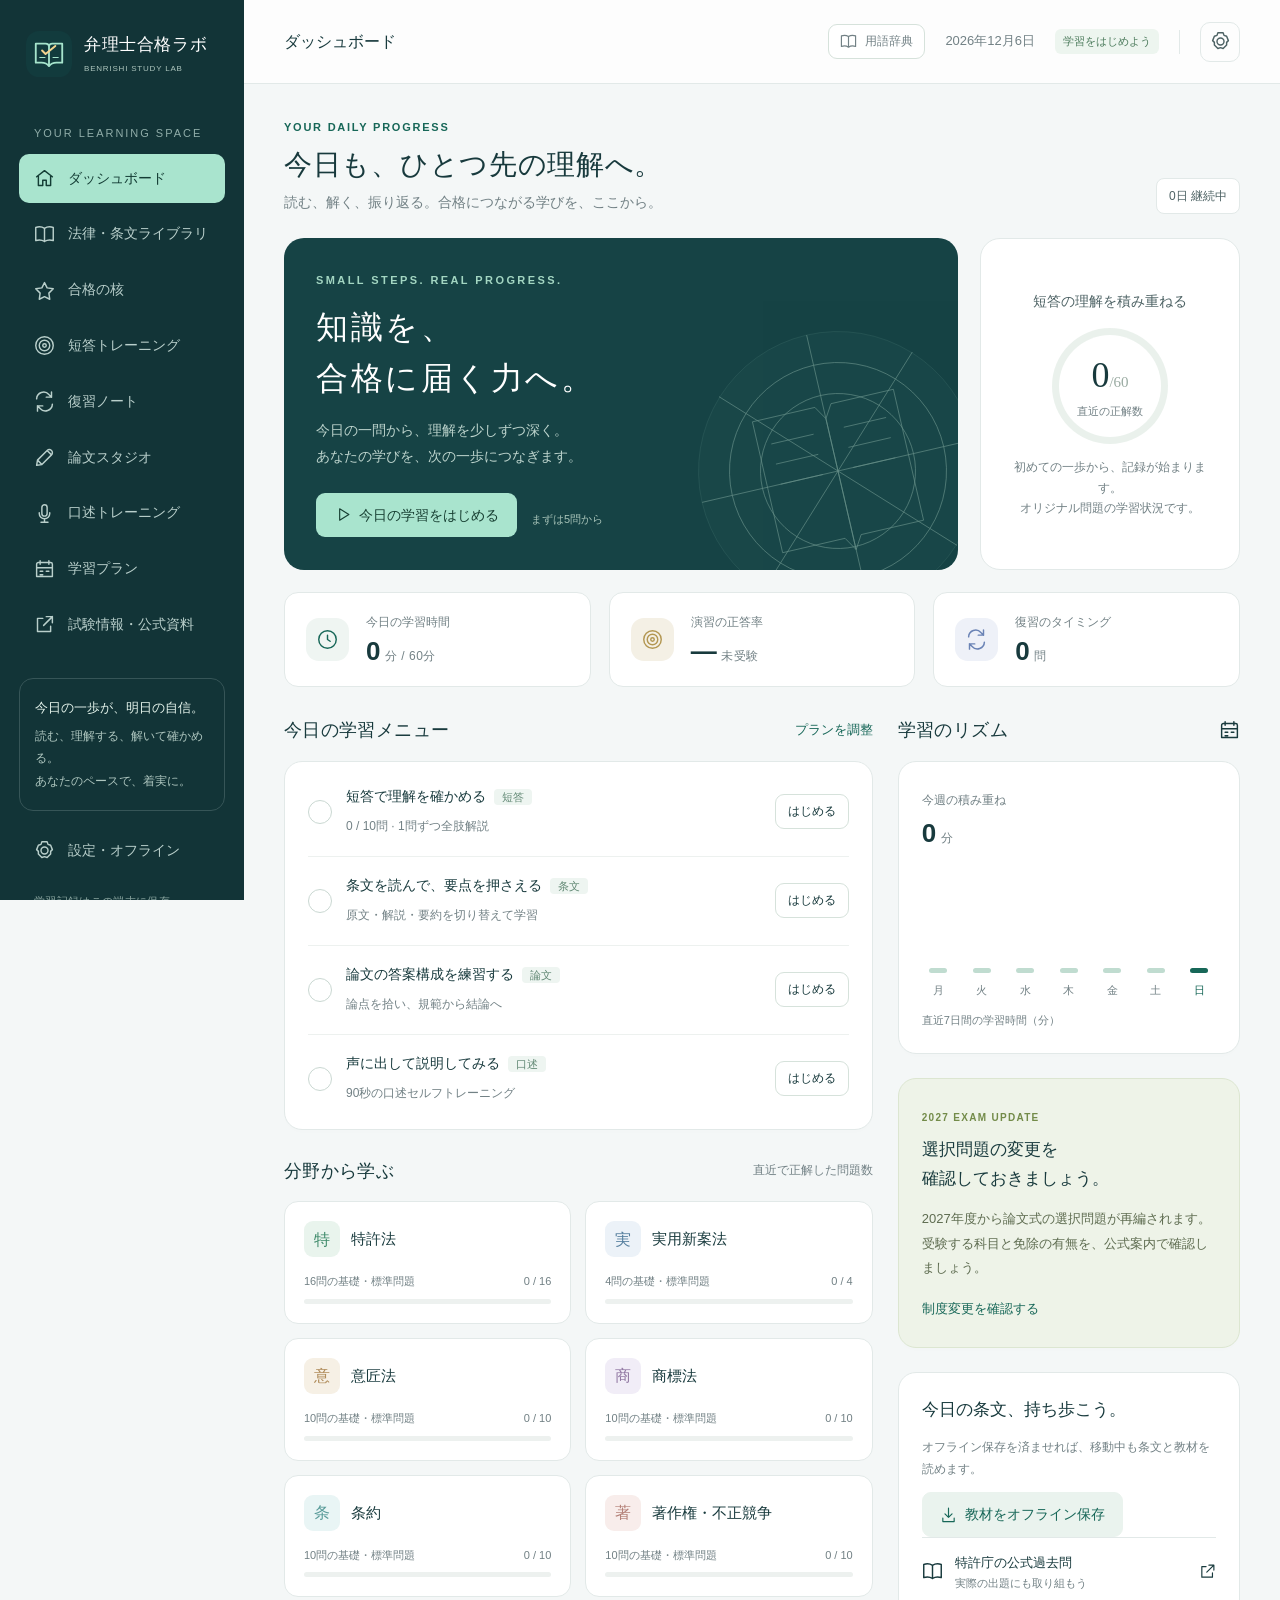
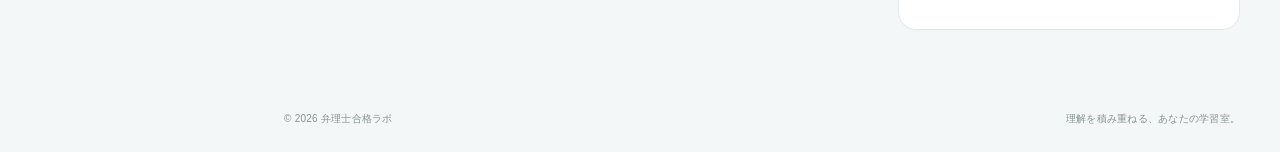
==== index.html @ 120879d7 "Build offline patent attorney study app with sourced laws, glossary, audio and annotations" ====
<!doctype html>
<html lang="ja">
<head>
  <meta charset="UTF-8">
  <meta name="viewport" content="width=device-width, initial-scale=1, maximum-scale=1, user-scalable=no, viewport-fit=cover">
  <meta name="theme-color" content="#123b3d">
  <meta name="description" content="弁理士合格ラボ。法律・条文の全文、解説、連続読み上げ、マーカー、短答・論文・口述の学習と復習を一つに。PC・スマートフォン・タブレット対応。">
  <meta property="og:title" content="弁理士合格ラボ | 一問ずつ、確かな理解へ。">
  <meta property="og:description" content="条文を読み、理解し、解く。弁理士試験のためのパーソナル学習室。">
  <meta property="og:type" content="website">
  <meta property="og:image" content="https://uni-tadayasu.github.io/benrishi/og-cover.png">
  <meta property="og:image:width" content="1734">
  <meta property="og:image:height" content="907">
  <meta property="og:image:alt" content="弁理士合格ラボ。条文・短答・論文・口述を学べる専用学習室。">
  <meta name="twitter:card" content="summary_large_image">
  <meta name="twitter:title" content="弁理士合格ラボ">
  <meta name="twitter:description" content="知識を、合格に届く力へ。法律・条文・読み上げ・演習をひとつに。">
  <meta name="twitter:image" content="https://uni-tadayasu.github.io/benrishi/og-cover.png">
  <link rel="canonical" href="https://uni-tadayasu.github.io/benrishi/">
  <meta property="og:url" content="https://uni-tadayasu.github.io/benrishi/">
  <meta name="apple-mobile-web-app-capable" content="yes">
  <link rel="manifest" href="./manifest.webmanifest">
  <title>弁理士合格ラボ | 知識を、合格に届く力へ。</title>
  <link rel="icon" href="./favicon.ico" sizes="any">
  <link rel="icon" type="image/svg+xml" href="./icon.svg">
  <link rel="icon" type="image/png" href="./icon-32.png" sizes="32x32">
  <link rel="apple-touch-icon" href="./apple-touch-icon.png">
  <link rel="stylesheet" href="./style.css">
</head>
<body>
  <a class="skip-link" href="#main">本文へ移動</a>
  <div class="app-shell">
    <aside class="sidebar" id="sidebar" aria-label="メインメニュー"></aside>
    <div class="sidebar-shade" id="sidebar-shade" hidden></div>
    <div class="workspace">
      <header class="topbar" id="topbar"></header>
      <main id="main" tabindex="-1"><div class="initial-loading"><img src="./icon.svg" alt="" width="52" height="52"><p>学びの準備をしています</p></div></main>
      <footer class="site-footer"><span>© 2026 弁理士合格ラボ</span><span>理解を積み重ねる、あなたの学習室。</span></footer>
    </div>
  </div>
  <nav id="mobile-nav" class="mobile-nav" aria-label="モバイルメニュー"></nav>
  <div id="speech-dock" class="speech-dock" hidden></div>
  <div id="toast" class="toast" role="status" aria-live="polite"></div>
  <dialog id="app-dialog"></dialog>
  <script src="./question-bank.js" defer></script>
  <script src="./written-oral.js" defer></script>
  <script src="./speech-engine.js" defer></script>
  <script src="./annotation.js" defer></script>
  <script src="./legal-guides.js" defer></script>
  <script src="./app.js" defer></script>
  <script src="./law-library.js" defer></script>
  <script src="./cache-codec.js" defer></script>
  <script src="./offline.js" defer></script>
  <script src="./interaction-guard.js" defer></script>
  <script src="./glossary-study.js" defer></script>
  <script src="./glossary.js" defer></script>
</body>
</html>
---- style.css ----
@charset "UTF-8";
:root{--ink:#183a3d;--ink-2:#4d6264;--muted:#728185;--green:#176758;--mint:#a9e4ce;--lime:#e7f5b0;--gold:#d8b97d;--line:#e2e9e8;--bg:#f4f7f7;--white:#fff;--shadow:0 5px 22px #143f3910;--radius:18px;font-family:"Noto Sans JP","Hiragino Kaku Gothic ProN","Yu Gothic",Meiryo,sans-serif;color:var(--ink);font-size:16px;line-height:1.7;font-synthesis:none}
*{box-sizing:border-box}body{margin:0;background:var(--bg)}button,input,select,textarea{font:inherit}button,a,input,textarea,select{-webkit-tap-highlight-color:transparent}button{cursor:pointer}button:disabled{cursor:not-allowed;opacity:.45}a{color:var(--green);text-decoration:none}a:hover{text-decoration:underline}button{color:inherit}button,a{touch-action:manipulation}button:focus-visible,a:focus-visible,input:focus-visible,textarea:focus-visible,select:focus-visible,summary:focus-visible{outline:3px solid #54b39a;outline-offset:4px}svg{vertical-align:middle}.icon{width:21px;height:21px;flex:0 0 auto;fill:none;stroke:currentColor;stroke-width:1.65;stroke-linecap:round;stroke-linejoin:round}.small-icon{width:17px;height:17px}.skip-link{position:fixed;z-index:100;top:-80px;background:white;padding:16px}.skip-link:focus{top:8px}.app-shell{display:flex;min-height:100vh}.sidebar{width:244px;position:fixed;inset:0 auto 0 0;padding:31px 19px 21px;background:#123437;color:#d2e4e0;display:flex;flex-direction:column;z-index:35;overflow-y:auto}.brand{display:flex;gap:12px;align-items:center;color:white;margin:0 7px 34px}.brand:hover{text-decoration:none}.brand img{width:46px;height:46px}.brand-title{font-size:19px;font-weight:700;letter-spacing:.07em;line-height:1.4}.brand-sub{font-size:10px;letter-spacing:.18em;color:#adc5bd;margin-top:5px}.nav-label{font-size:11px;letter-spacing:.18em;margin:13px 15px 11px;color:#90ada9}.nav-list{display:grid;gap:6px}.nav-item{border:0;width:100%;background:none;color:#b9cfcb;display:flex;align-items:center;gap:13px;padding:13px 15px;border-radius:10px;text-align:left;font-size:14px;font-weight:550;white-space:nowrap}.nav-item:hover{background:#ffffff08;color:white}.nav-item.active{color:#143d35;background:var(--mint);font-weight:700}.nav-item .nav-count{margin-left:auto;background:#ffffff1a;border-radius:6px;font-size:12px;padding:0 6px}.sidebar-bottom{margin-top:auto;padding-top:28px}.sidebar-tip{border:1px solid #365557;border-radius:14px;padding:17px 15px;font-size:13px;color:#aec6bf;line-height:1.9}.sidebar-tip strong{color:#e6f5ed;display:block;font-size:14px;margin-bottom:4px}.sidebar-bottom .nav-item{margin-top:15px}.sidebar-caption{margin:16px 15px 0;font-size:11px;color:#8da8a2;letter-spacing:.03em}.workspace{width:calc(100% - 244px);margin-left:244px;min-width:0}.topbar{height:84px;border-bottom:1px solid var(--line);background:#ffffffcf;display:flex;align-items:center;justify-content:space-between;padding:0 40px;gap:15px}.topbar-title{font-size:16px;font-weight:650;display:flex;gap:14px;align-items:center}.topbar-meta{display:flex;align-items:center;gap:20px;font-size:13px;color:var(--muted)}.avatar{background:#e4efe9;color:#326252;width:35px;height:35px;display:grid;place-items:center;border-radius:50%;font-size:12px;font-weight:700}.topbar-divider{height:24px;background:var(--line);width:1px}.icon-button{display:inline-grid;place-items:center;background:transparent;border:1px solid var(--line);border-radius:10px;width:40px;height:40px;color:var(--ink-2)}.icon-button:hover{background:#edf5f0}.mobile-menu{display:none}#main{padding:34px 40px 40px;max-width:1600px;margin:0 auto;outline:none;min-height:calc(100vh - 140px)}.page-heading{display:flex;align-items:flex-end;justify-content:space-between;margin-bottom:24px;gap:16px}.eyebrow{font-size:11px;letter-spacing:.16em;font-weight:700;color:var(--green);margin:0 0 7px;text-transform:uppercase}.page-heading h1{font-size:28px;line-height:1.5;letter-spacing:.025em;margin:0;font-weight:750}.page-heading p{font-size:14px;color:var(--muted);margin:5px 0 0}.date-chip{border:1px solid var(--line);padding:7px 12px;border-radius:8px;color:var(--ink-2);font-size:12px;white-space:nowrap;background:white}.dashboard-hero{display:grid;grid-template-columns:minmax(0,1fr) 260px;gap:22px;margin-bottom:22px}.hero{background:#164345;border-radius:20px;padding:33px 32px;color:white;min-height:244px;position:relative;overflow:hidden}.hero>*:not(.hero-art){position:relative;z-index:1}.hero .eyebrow{color:#a3d6c2;letter-spacing:.22em}.hero h2{font-family:"Noto Serif JP","Yu Mincho",serif;font-size:32px;font-weight:600;line-height:1.6;letter-spacing:.08em;margin:12px 0}.hero p{color:#bdD4cd;font-size:14px;margin:0 0 23px;max-width:430px;line-height:1.9}.hero-art{position:absolute;right:-35px;bottom:-56px;width:310px;height:310px;opacity:.6;transform:rotate(-13deg)}.hero-art circle,.hero-art path{fill:none;stroke:#9fc5b8;stroke-width:.6}.hero-art .orbit-fill{fill:#a9e4ce0b;stroke:#a9e4ce38}.hero .btn-primary{background:var(--mint);color:#173f32;box-shadow:none;border-color:transparent}.hero .hero-meta{font-size:11px;color:#a7c3b8;display:inline-block;margin-left:14px}.goal-card{border:1px solid var(--line);background:white;border-radius:20px;padding:22px;text-align:center;display:flex;flex-direction:column;align-items:center;justify-content:center;position:relative}.goal-card h3{font-size:14px;font-weight:650;margin:0 0 14px;color:var(--ink-2)}.goal-ring{width:116px;height:116px;border-radius:50%;background:conic-gradient(var(--green) calc(var(--progress,0)*1%),#eaf1ec 0);padding:7px;display:grid;place-items:center}.goal-ring-inner{width:100%;height:100%;border-radius:50%;background:white;display:flex;align-items:center;justify-content:center;flex-direction:column;line-height:1.2}.goal-ring strong{font-family:Georgia,serif;font-size:36px;font-weight:normal}.goal-ring small{font-size:11px;color:var(--muted);margin-top:7px}.goal-card p{font-size:12px;color:var(--muted);margin:13px 0 0}.stats-row{display:grid;grid-template-columns:repeat(3,minmax(0,1fr));gap:18px;margin-bottom:28px}.stat-card{display:flex;align-items:center;gap:17px;border:1px solid var(--line);background:white;border-radius:14px;padding:19px 21px}.stat-icon{height:43px;width:43px;border-radius:13px;display:grid;place-items:center;background:#eff5f2;color:var(--green)}.stat-card:nth-child(2) .stat-icon{background:#f4f0e5;color:#b39752}.stat-card:nth-child(3) .stat-icon{background:#eef1f8;color:#6a83b5}.stat-title{font-size:12px;color:var(--muted);margin:0 0 2px}.stat-value{font-size:26px;font-weight:650;line-height:1.25;font-variant-numeric:tabular-nums;letter-spacing:.02em}.stat-value small{font-size:12px;font-weight:500;margin-left:4px;color:var(--muted)}.dashboard-columns{display:grid;grid-template-columns:minmax(0,1.72fr) minmax(260px,1fr);gap:25px}.section-head{display:flex;justify-content:space-between;align-items:center;gap:10px;margin:0 0 15px}.section-head h2{font-size:18px;letter-spacing:.02em;margin:0}.text-button{border:0;background:none;color:var(--green);font-size:13px;font-weight:600;display:inline-flex;gap:5px;align-items:center;padding:4px 0}.panel{border:1px solid var(--line);background:white;border-radius:var(--radius);padding:23px;margin-bottom:24px;box-shadow:0 3px 9px #193c3602}.panel h3{margin:0 0 12px;font-size:17px}.panel p{font-size:14px;line-height:1.9;color:var(--ink-2)}.task-list{display:grid;gap:0}.task-row{display:flex;align-items:center;gap:14px;padding:17px 0;border-bottom:1px solid #edf1ef}.task-row:first-child{padding-top:0}.task-row:last-child{padding-bottom:0;border-bottom:0}.task-check{width:24px;height:24px;border:1.5px solid #cad8d2;border-radius:50%;display:grid;place-items:center;color:var(--green);flex:0 0 auto}.task-check.done{background:#dcefe2;border-color:#b1d6be}.task-info{min-width:0;flex:1}.task-info strong{font-size:14px;display:block;margin-bottom:3px}.task-info span{font-size:12px;color:var(--muted)}.task-tag{font-size:11px;background:#eef5f1;color:#608773;padding:2px 8px;border-radius:4px;margin-left:8px;font-weight:500;white-space:nowrap}.btn{border:1px solid #d6e2db;border-radius:9px;background:white;padding:10px 17px;display:inline-flex;align-items:center;justify-content:center;gap:8px;line-height:1.6;font-size:14px;font-weight:600;white-space:nowrap;transition:background .15s,transform .15s}.btn:hover{background:#eef7f1;text-decoration:none}.btn:active{transform:translateY(1px)}.btn-primary{color:white;background:var(--green);border-color:var(--green)}.btn-primary:hover{background:#115545}.btn-small{padding:7px 12px;font-size:12px}.btn-soft{background:#eaf3ee;border-color:#eaf3ee;color:var(--green)}.btn-danger{color:#a64545;border-color:#ebcece;background:#fffafa}.btn-row{display:flex;gap:10px;flex-wrap:wrap}.subject-grid{display:grid;grid-template-columns:repeat(2,minmax(0,1fr));gap:14px}.subject-card{background:white;border:1px solid var(--line);border-radius:14px;padding:19px;text-align:left;transition:border-color .2s,transform .2s}.subject-card:hover{border-color:#8fbfae;transform:translateY(-2px)}.subject-card-head{display:flex;align-items:center;gap:11px;margin-bottom:15px}.subject-symbol{width:36px;height:36px;border-radius:9px;background:var(--tint,#e9f4ee);color:var(--accent,#307e63);display:grid;place-items:center;font-size:16px;font-weight:650}.subject-card strong{font-size:15px}.subject-card p{font-size:11px;color:var(--muted);margin:0 0 8px;display:flex;justify-content:space-between;gap:8px}.progress{height:5px;background:#edf1ef;border-radius:10px;overflow:hidden}.progress i{display:block;height:100%;background:var(--accent,var(--green));border-radius:10px;transition:width .3s}.week-chart{display:grid;grid-template-columns:repeat(7,minmax(0,1fr));gap:10px;margin:24px 0 8px;align-items:end;height:126px}.day-col{display:flex;align-items:center;flex-direction:column;gap:8px;height:100%;justify-content:flex-end}.day-col span{font-size:11px;color:var(--muted)}.day-col .bar{width:18px;min-height:5px;border-radius:5px;background:#c0dcd0}.day-col.today .bar{background:var(--green)}.day-col.today span{color:var(--green);font-weight:700}.calendar-caption{font-size:11px;color:var(--muted);margin-top:12px}.notice-panel{background:#eef3e8;border:1px solid #dce6d1;position:relative}.notice-panel .notice-kicker{font-size:10px;letter-spacing:.13em;color:#738b49;font-weight:700}.notice-panel h3{font-size:17px;margin:7px 0 10px}.notice-panel p{font-size:13px;color:#5e6c50}.notice-panel a{font-size:12px;font-weight:600;color:#4f723b}.mini-source{display:flex;align-items:center;gap:12px;padding:14px 0;border-top:1px solid var(--line);color:var(--ink)}.mini-source span{font-size:13px;flex:1}.mini-source small{font-size:11px;color:var(--muted);display:block}.section-gap{margin-top:26px}.site-footer{max-width:1600px;margin:0 auto;padding:16px 40px 25px;display:flex;justify-content:space-between;color:#85948e;font-size:10px;letter-spacing:.025em;gap:12px}.mobile-nav{display:none}.pill{display:inline-flex;align-items:center;gap:5px;border-radius:6px;background:#edf5ef;color:#4d7c5d;font-size:11px;font-weight:600;padding:3px 8px}.pill.blue{background:#edf2fa;color:#557da5}.pill.gold{background:#f5f0e5;color:#94743c}.pill.rose{background:#f9eeee;color:#af6161}.small-note{font-size:12px!important;line-height:1.8!important;color:var(--muted)!important}.muted{color:var(--muted)}.empty-state{padding:38px 22px;text-align:center;background:#fafcfa;border:1px dashed #d2dfd7;border-radius:14px}.empty-state .icon{width:40px;height:40px;color:#91b4a0;margin-bottom:10px}.empty-state h3{font-size:17px;margin:4px 0 8px}.empty-state p{font-size:14px;color:var(--muted);margin:0 0 18px}.filters{display:flex;flex-wrap:wrap;gap:8px;margin:17px 0 24px}.filter{padding:8px 15px;border-radius:9px;background:white;border:1px solid var(--line);font-size:13px;color:var(--ink-2)}.filter.active{background:var(--ink);border-color:var(--ink);color:white}.form-grid{display:grid;grid-template-columns:repeat(2,minmax(0,1fr));gap:20px}.field{display:flex;flex-direction:column;gap:8px;font-size:14px;font-weight:600}.field span.help{font-size:12px;font-weight:400;color:var(--muted)}input,select,textarea{width:100%;border:1px solid #d7e2dc;border-radius:9px;background:white;padding:11px 13px;color:var(--ink)}select{appearance:none;background-image:url("data:image/svg+xml,%3Csvg width='12' height='8' viewBox='0 0 12 8' xmlns='http://www.w3.org/2000/svg'%3E%3Cpath d='m1 1 5 5 5-5' fill='none' stroke='%235f7771' stroke-width='1.5'/%3E%3C/svg%3E");background-repeat:no-repeat;background-position:right 14px center;padding-right:35px}input[type=checkbox]{width:18px;height:18px;accent-color:var(--green)}input[type=range]{padding:0;accent-color:var(--green)}textarea{line-height:1.9;resize:vertical;min-height:130px;font-size:16px}.search-box{position:relative;margin:0 0 24px}.search-box .icon{position:absolute;left:15px;top:15px;color:var(--muted)}.search-box input{padding:13px 16px 13px 46px;font-size:15px}.two-columns{display:grid;grid-template-columns:minmax(0,2fr) minmax(260px,1fr);gap:24px}.quiz-header{display:flex;align-items:center;justify-content:space-between;gap:10px;margin-bottom:16px}.quiz-position{font-size:14px;color:var(--muted)}.quiz-position strong{color:var(--ink);font-size:20px;margin-right:4px}.quiz-timer{font-size:14px;display:flex;gap:7px;align-items:center;font-variant-numeric:tabular-nums}.quiz-question{font-size:20px;line-height:1.9;font-weight:650;margin:20px 0 22px}.quiz-choices{display:grid;gap:12px}.choice{display:flex;align-items:flex-start;gap:13px;background:white;border:1px solid #dce5df;padding:16px 17px;border-radius:11px;text-align:left;font-weight:500;font-size:15px;line-height:1.8;white-space:normal}.choice-num{border:1px solid #d0dcd3;width:27px;height:27px;flex:0 0 auto;display:grid;place-items:center;border-radius:50%;font-size:12px;margin-top:1px}.choice.selected{border-color:var(--green);background:#eff7f2;box-shadow:0 0 0 1px var(--green)}.choice.correct{border-color:#4d9b75;background:#eff8f1}.choice.incorrect{border-color:#c77e7e;background:#fff3f1}.choice.correct .choice-num{background:#4d9b75;color:white;border-color:transparent}.choice.incorrect .choice-num{background:#bd6464;color:white;border-color:transparent}.choice:disabled{opacity:1;color:var(--ink)}.quiz-toolbar{display:flex;justify-content:space-between;align-items:center;gap:12px;margin:24px 0 0;flex-wrap:wrap}.feedback{margin-top:22px;padding:20px;border-radius:12px;background:#f0f8f2;border:1px solid #d5e6d8}.feedback.wrong{background:#fcf6ed;border-color:#eadcc8}.feedback h3{font-size:17px;margin:0 0 10px}.feedback p{font-size:15px;line-height:1.95;margin:0}.explanation-list{margin:18px 0 0;padding:0;list-style:none}.explanation-list li{display:flex;gap:10px;padding:9px 0;font-size:13px;line-height:1.9;border-top:1px solid #dfe9e1}.explanation-list b{min-width:20px}.source-link{display:inline-flex;gap:6px;align-items:center;font-size:12px;margin-top:15px;word-break:break-word}.score-big{font-size:68px;line-height:1.3;font-weight:650;letter-spacing:-.04em;color:var(--green)}.score-big small{font-size:24px;color:var(--muted);letter-spacing:normal}.result-subjects{display:grid;grid-template-columns:repeat(3,minmax(0,1fr));gap:12px;margin:24px 0}.result-subjects div{padding:15px;border:1px solid var(--line);border-radius:10px}.result-subjects span{font-size:12px;display:block;color:var(--muted)}.result-subjects strong{font-size:20px}.record-list{display:grid;gap:14px}.record-card{border:1px solid var(--line);border-radius:13px;background:white;padding:20px}.record-card h3{font-size:16px;line-height:1.8;margin:11px 0}.record-card p{font-size:13px;color:var(--muted);margin:9px 0}.record-card .record-bottom{display:flex;justify-content:space-between;align-items:center;gap:10px;margin-top:17px;flex-wrap:wrap}.essay-grid{display:grid;grid-template-columns:repeat(2,minmax(0,1fr));gap:18px}.essay-card{border:1px solid var(--line);background:white;border-radius:15px;padding:23px;display:flex;flex-direction:column;align-items:flex-start}.essay-card h3{font-size:18px;line-height:1.7;margin:14px 0 10px}.essay-card p{font-size:13px;color:var(--muted);line-height:1.9;flex:1}.essay-card .btn{margin-top:12px}.prompt-block{border-left:3px solid #91bda9;background:#f5f8f5;padding:17px 20px;font-size:15px;line-height:2;white-space:pre-line}.essay-editor{min-height:420px;line-height:2.1;background-image:repeating-linear-gradient(transparent,transparent 33px,#edf2ee 34px);background-attachment:local;border:1px solid #dce5dd;padding:20px}.editor-meta{display:flex;justify-content:space-between;font-size:12px;color:var(--muted);margin:9px 0 20px}.timer-display{font-size:32px;font-variant-numeric:tabular-nums;letter-spacing:.04em;font-family:Georgia,serif;margin:5px 0 16px}.checklist{display:grid;gap:13px;margin:15px 0}.checklist label{display:flex;align-items:flex-start;gap:11px;font-size:14px;line-height:1.85}.checklist input{margin:5px 0 0;flex:0 0 auto}.outline-list{padding-left:20px;font-size:14px;line-height:2}.outline-list li{margin-bottom:14px}.oral-card{background:white;border:1px solid var(--line);padding:36px;border-radius:20px;min-height:290px;display:flex;flex-direction:column;justify-content:center;align-items:flex-start}.oral-card h2{font-family:"Noto Serif JP","Yu Mincho",serif;font-size:25px;line-height:1.85;font-weight:600;margin:22px 0}.oral-answer{margin-top:22px;border-top:1px solid var(--line);padding-top:20px;font-size:16px;line-height:2}.oral-answer ul{font-size:14px}.study-plan-row{display:grid;grid-template-columns:48px 1fr auto;align-items:center;gap:14px;padding:18px 0;border-bottom:1px solid var(--line)}.study-plan-row:last-child{border:0}.study-plan-number{width:36px;height:36px;border-radius:50%;display:grid;place-items:center;background:#eef5ef;font-size:13px}.study-plan-row strong{font-size:15px}.study-plan-row p{font-size:12px;margin:2px 0}.plan-minutes{font-size:16px;color:var(--green);font-weight:650;white-space:nowrap}.notice-inline{border:1px solid #d9e5d2;background:#f2f7ed;padding:15px 18px;border-radius:11px;font-size:13px;line-height:1.9;color:#4e6d4c;margin-bottom:24px;display:flex;align-items:flex-start;gap:12px}.notice-inline .icon{margin-top:3px}.resources-grid{display:grid;grid-template-columns:repeat(2,minmax(0,1fr));gap:15px}.resource-card{border:1px solid var(--line);background:white;border-radius:13px;padding:20px;color:var(--ink);display:block}.resource-card:hover{text-decoration:none;border-color:#a2bfaf}.resource-card h3{font-size:16px;margin:0 0 9px}.resource-card p{font-size:13px;color:var(--muted);margin:0;line-height:1.9}.resource-card small{font-size:11px;color:var(--green);display:block;margin-top:13px}details{border-top:1px solid var(--line);padding:15px 0}details summary{cursor:pointer;font-size:14px;font-weight:600}details p{font-size:14px;line-height:2}.toast{position:fixed;left:50%;bottom:38px;transform:translate(-50%,20px);padding:12px 22px;background:#183c35;color:white;border-radius:12px;box-shadow:0 5px 25px #0002;opacity:0;transition:opacity .15s,transform .15s;pointer-events:none;z-index:90;font-size:14px;max-width:90vw}.toast.visible{opacity:1;transform:translate(-50%,0)}dialog{border:0;border-radius:18px;padding:30px;width:min(620px,calc(100% - 32px));box-shadow:0 20px 100px #08251d55;color:var(--ink);max-height:88vh;overflow:auto}dialog::backdrop{background:#0c282c80;backdrop-filter:blur(3px)}.dialog-head{display:flex;justify-content:space-between;align-items:center;margin-bottom:20px}.dialog-head h2{font-size:22px;margin:0}.dialog-footer{display:flex;justify-content:flex-end;gap:10px;margin-top:24px}.initial-loading{min-height:50vh;display:flex;gap:20px;align-items:center;justify-content:center;flex-direction:column;font-size:14px;color:var(--muted)}.speech-dock{position:fixed;bottom:18px;left:calc(244px + (100% - 244px)/2);transform:translateX(-50%);background:#153e38;color:white;z-index:55;border:1px solid #41635a;box-shadow:0 8px 40px #082a3330;border-radius:15px;padding:13px 18px;display:flex;align-items:center;gap:13px;width:min(680px,calc(100vw - 286px))}.speech-dock[hidden]{display:none}.speech-dock .speech-info{flex:1;min-width:0}.speech-dock .speech-info strong{font-size:13px;display:block;white-space:nowrap;text-overflow:ellipsis;overflow:hidden}.speech-dock .speech-info small{font-size:10px;color:#a4c5b7}.speech-dock button{background:transparent;color:white;border:1px solid #547268;border-radius:8px;padding:7px;display:inline-flex;gap:5px;align-items:center;justify-content:center;min-width:33px;font-size:12px}.speech-dock button.active{background:#bce5ce;color:#153e38;border-color:#bce5ce}.speech-dock select{width:75px;padding:5px 22px 5px 7px;font-size:12px;background-color:#31594c;color:white;border-color:#547268}.essential-grid{display:grid;grid-template-columns:repeat(2,minmax(0,1fr));gap:16px}.essential-card{border:1px solid var(--line);border-radius:15px;background:white;padding:22px}.essential-card.mastered{border-color:#b5d6bc;background:#fcfefb}.essential-card h3{font-size:17px;line-height:1.8;margin:10px 0}.essential-card p{font-size:14px;line-height:2;color:var(--ink-2)}.essential-card .btn-row{margin-top:17px}.essential-content.hidden{display:none}.essential-reveal{min-height:95px;display:grid;place-items:center;border:1px dashed #d4dfd7;background:#f8faf8;border-radius:10px;color:#7a8c81;font-size:13px}.law-categories{display:grid;grid-template-columns:repeat(3,minmax(0,1fr));gap:14px;margin-bottom:26px}.law-stat{background:white;border:1px solid var(--line);padding:18px;border-radius:12px}.law-stat strong{display:block;font-size:27px;line-height:1.3}.law-stat span{font-size:12px;color:var(--muted)}.law-grid{display:grid;grid-template-columns:repeat(3,minmax(0,1fr));gap:16px}.law-book{border:1px solid var(--line);border-top:3px solid var(--book-color,#6ba88e);background:white;border-radius:13px;padding:23px 21px;text-align:left;min-height:183px;display:flex;flex-direction:column;align-items:flex-start;transition:transform .15s,border-color .15s}.law-book:hover{transform:translateY(-2px);border-color:#91bca6}.law-book h3{font-size:17px;line-height:1.7;margin:12px 0 9px}.law-book p{font-size:12px;color:var(--muted);margin:auto 0 0}.law-layout{display:grid;grid-template-columns:250px minmax(0,1fr);gap:22px;align-items:start}.law-toc{border:1px solid var(--line);background:white;border-radius:14px;position:sticky;top:20px;max-height:calc(100vh - 50px);display:flex;flex-direction:column;overflow:hidden}.law-toc-header{padding:18px 16px 14px;border-bottom:1px solid var(--line)}.law-toc-header h3{font-size:14px;margin:0 0 12px}.law-toc-header input{font-size:12px;padding:9px 11px}.law-toc-list{padding:8px;overflow-y:auto;max-height:65vh}.law-toc-list button{display:block;width:100%;text-align:left;border:0;background:none;border-radius:7px;padding:11px 10px;font-size:12px;line-height:1.8;color:var(--ink-2)}.law-toc-list button.active{background:#e8f3ea;color:var(--green);font-weight:650}.law-toc-list button:hover{background:#f2f7f3}.law-toc-list button span{display:block;font-size:11px;color:var(--muted)}.law-reader{min-width:0}.law-reader-toolbar{display:flex;justify-content:space-between;align-items:center;gap:12px;margin:0 0 17px;flex-wrap:wrap}.reading-tabs{display:flex;gap:3px;padding:4px;background:#e7efea;border-radius:10px}.reading-tabs button{background:none;border:0;border-radius:7px;padding:8px 17px;font-size:13px}.reading-tabs button.active{background:white;box-shadow:0 2px 7px #183f2a0c;font-weight:650}.article-surface{background:white;border:1px solid var(--line);border-radius:15px;padding:32px;position:relative}.article-surface .article-kicker{font-size:12px;color:var(--muted);margin-bottom:10px}.article-surface h2{font-size:25px;line-height:1.8;margin:0 0 22px;font-family:"Noto Serif JP","Yu Mincho",serif;font-weight:600}.law-original{font-family:"Noto Serif JP","Yu Mincho",serif;font-size:18px;line-height:2.15;position:relative;overflow-wrap:anywhere}.law-original p{white-space:pre-wrap;margin:0 0 24px}.law-original .para-number{font-family:inherit;font-weight:bold;margin-right:.5em}.article-section-title{background:#eff5ef;border-radius:9px;padding:12px 16px;font-size:14px;font-weight:650;margin:22px 0 15px}.law-explanation{font-size:16px;line-height:2.1;color:#304b44}.law-explanation p{margin:0 0 18px}.law-explanation ul{padding-left:21px}.law-explanation li{margin-bottom:9px}.law-explanation .quote{border-left:3px solid #9aba9e;padding:12px 16px;background:#f5f8f4;font-family:"Noto Serif JP","Yu Mincho",serif;white-space:pre-wrap;font-size:15px}.law-bottom-nav{display:flex;justify-content:space-between;gap:12px;margin:22px 0}.law-source-note{border-top:1px solid var(--line);padding-top:18px;font-size:11px;line-height:1.9;color:var(--muted);margin-top:24px}.law-note{margin-top:22px}.law-note label{font-size:14px;display:block;margin-bottom:10px}.law-note textarea{font-size:14px}.annotation-toolbar{display:flex;align-items:center;gap:7px;flex-wrap:wrap;padding:12px 0;border-top:1px solid var(--line);border-bottom:1px solid var(--line);margin-bottom:23px;font-family:inherit}.annotation-toolbar button{border:1px solid #d5e2d8;background:white;border-radius:7px;padding:6px 9px;font-size:12px}.annotation-toolbar button.active{background:#e3f2e7;border-color:#85b298;color:#176758}.annotation-toolbar input[type=range]{width:75px}.annotation-toolbar select{width:auto;font-size:12px;padding:5px 25px 5px 9px}.annotation-toolbar .ink-help{font-size:10px;color:var(--muted);flex-basis:100%}.law-search-results{display:grid;gap:13px}.law-search-result{border:1px solid var(--line);border-radius:12px;background:white;padding:19px;text-align:left}.law-search-result h3{font-size:15px;margin:0 0 8px}.law-search-result p{font-size:13px;line-height:1.9;margin:0;color:var(--muted)}.law-search-result mark{background:#fff0ad}.table-wrap{overflow-x:auto}table{width:100%;border-collapse:collapse;font-size:13px}th,td{padding:13px;border-bottom:1px solid var(--line);text-align:left}th{background:#f2f6f3;font-weight:650}.coverage-note{font-size:12px;line-height:1.9;color:var(--muted);margin:20px 0}.fullscreen-reader .law-toc{display:none}.fullscreen-reader .law-layout{grid-template-columns:1fr}.fullscreen-reader .article-surface{max-width:900px;margin:auto}.reader-font-large .law-original{font-size:22px}.reader-font-large .law-explanation{font-size:19px}.visually-hidden{position:absolute;width:1px;height:1px;margin:-1px;overflow:hidden;clip:rect(0,0,0,0);white-space:nowrap}.text-right{text-align:right}.no-margin{margin:0!important}.divider{height:1px;background:var(--line);margin:22px 0}.wide{grid-column:1/-1}
@media(min-width:1500px){#main{padding-left:48px;padding-right:48px}.hero h2{font-size:36px}.hero-art{width:380px;height:380px;right:-35px;bottom:-100px}.hero p{max-width:480px}.dashboard-hero{grid-template-columns:minmax(0,1fr) 290px}.dashboard-columns{grid-template-columns:minmax(0,1.85fr) minmax(300px,1fr)}}
@media(max-width:1200px){.sidebar{width:218px;padding:28px 13px}.workspace{width:calc(100% - 218px);margin-left:218px}.topbar{padding:0 26px}#main{padding:28px 26px}.dashboard-hero{grid-template-columns:minmax(0,1fr) 220px;gap:16px}.hero{padding:28px}.hero h2{font-size:28px}.hero-art{right:-120px;opacity:.4}.hero .hero-meta{display:block;margin:10px 0 0}.dashboard-columns{grid-template-columns:minmax(0,1.6fr) minmax(240px,1fr);gap:20px}.stat-card{padding:17px 15px;gap:12px}.stat-icon{width:36px;height:36px;border-radius:10px}.stats-row{gap:12px}.speech-dock{left:calc(218px + (100% - 218px)/2);width:min(680px,calc(100vw - 250px))}.law-grid{grid-template-columns:repeat(2,minmax(0,1fr))}.law-layout{grid-template-columns:210px minmax(0,1fr);gap:17px}.article-surface{padding:25px}.brand-title{font-size:17px}.nav-item{font-size:13px;gap:10px}}
@media(max-width:1000px){.dashboard-columns{grid-template-columns:1fr}.dashboard-right{display:grid;grid-template-columns:1fr 1fr;gap:18px;align-items:start}.dashboard-right .panel{margin-bottom:0}.dashboard-right>section{min-width:0}.two-columns{grid-template-columns:minmax(0,1.8fr) minmax(220px,1fr);gap:17px}.law-layout{grid-template-columns:1fr}.law-toc{position:static;max-height:220px}.law-toc-list{max-height:130px;display:flex;flex-wrap:wrap}.law-toc-list button{width:auto;max-width:230px}.law-toc-header{padding:12px 15px;display:flex;align-items:center;gap:12px}.law-toc-header h3{margin:0;white-space:nowrap}.law-toc-header input{padding:7px 10px}.result-subjects{grid-template-columns:repeat(2,minmax(0,1fr))}}
@media(max-width:1000px){.sidebar{transform:translateX(-100%);transition:transform .2s;width:265px;z-index:70}.sidebar.open{transform:translateX(0)}.sidebar-shade:not([hidden]){display:block;position:fixed;inset:0;background:#0d282a66;z-index:65;backdrop-filter:blur(2px)}.workspace{width:100%;margin:0}.topbar{height:65px;padding:0 22px;position:sticky;top:0;z-index:30;backdrop-filter:blur(14px)}.mobile-menu{display:inline-grid}.topbar-title{font-size:14px;gap:10px}.topbar-meta{gap:12px;font-size:11px}.topbar-meta .today-date,.topbar-divider{display:none}#main{padding:26px 23px 36px;min-height:calc(100vh - 180px)}.page-heading h1{font-size:25px}.page-heading p{font-size:13px}.page-heading{align-items:flex-start}.date-chip{display:none}.dashboard-hero{grid-template-columns:minmax(0,1fr) 205px}.hero h2{font-size:28px}.mobile-nav{display:flex;position:fixed;left:0;right:0;bottom:0;justify-content:space-around;border-top:1px solid var(--line);background:#fffffff2;padding:8px 7px calc(8px + env(safe-area-inset-bottom));z-index:50;backdrop-filter:blur(16px)}.mobile-nav button{border:0;background:none;color:#81928a;font-size:10px;display:flex;flex-direction:column;gap:3px;align-items:center;width:19%;padding:3px}.mobile-nav button .icon{width:22px;height:22px}.mobile-nav button.active{color:var(--green);font-weight:750}.site-footer{padding:20px 23px 110px;font-size:9px}.speech-dock{left:50%;width:calc(100% - 24px);bottom:calc(84px + env(safe-area-inset-bottom))}.toast{bottom:100px}.two-columns{grid-template-columns:1fr}.quiz-aside{display:grid;grid-template-columns:1fr 1fr;gap:16px}.quiz-aside .panel{margin-bottom:0}.law-grid{grid-template-columns:repeat(2,minmax(0,1fr))}.law-reader-toolbar{position:relative}.hero-art{right:-85px}.sidebar .brand-title{font-size:19px}.nav-item{font-size:14px}.sidebar-tip{margin-top:20px}.sidebar-bottom{padding-top:15px}}
@media(max-width:560px){#main{padding:23px 17px 30px}.topbar{padding:0 16px}.page-heading{margin-bottom:21px}.page-heading h1{font-size:24px}.page-heading p{font-size:12px;line-height:1.9}.dashboard-hero{grid-template-columns:1fr;gap:15px}.hero{padding:26px;min-height:245px}.hero h2{font-size:29px;line-height:1.6;letter-spacing:.04em}.hero p{font-size:13px;max-width:285px}.hero-art{right:-58px;bottom:-90px;width:300px;height:300px;opacity:.6}.hero .hero-meta{display:inline-block;margin-left:11px;font-size:10px}.hero .btn{font-size:12px;padding:10px 14px}.goal-card{padding:17px 20px;display:grid;grid-template-columns:1fr 74px;text-align:left;gap:0 20px;align-items:center}.goal-card h3{grid-column:1;grid-row:1;margin:0;font-size:13px}.goal-ring{grid-column:2;grid-row:1/3;width:74px;height:74px;padding:5px}.goal-ring strong{font-size:25px}.goal-ring small{font-size:8px;margin-top:4px}.goal-card p{grid-column:1;grid-row:2;font-size:11px;margin:4px 0 0}.stats-row{gap:9px;margin-bottom:26px}.stat-card{padding:14px 11px;display:block;position:relative}.stat-icon{background:none!important;width:18px;height:18px;border-radius:0;margin-bottom:9px}.stat-icon .icon{width:18px;height:18px}.stat-title{font-size:10px;margin-bottom:6px}.stat-value{font-size:24px}.stat-value small{font-size:10px;margin-left:3px}.dashboard-columns{gap:25px}.dashboard-right{grid-template-columns:1fr}.panel{padding:20px;margin-bottom:22px}.section-head h2{font-size:17px}.section-head .text-button{font-size:11px}.task-row{gap:10px}.task-info strong{font-size:13px}.task-info span{font-size:11px}.task-tag{display:none}.task-check{width:22px;height:22px}.task-row .btn{font-size:11px;padding:6px 9px}.subject-grid{gap:11px}.subject-card{padding:15px 13px;min-width:0}.subject-card-head{gap:8px;margin-bottom:15px}.subject-symbol{width:31px;height:31px;font-size:14px}.subject-card strong{font-size:13px}.subject-card p{font-size:10px}.dashboard-right .panel{margin-bottom:0}.form-grid{grid-template-columns:1fr;gap:18px}.essay-grid,.essential-grid,.resources-grid{grid-template-columns:1fr}.quiz-question{font-size:18px;line-height:1.9}.choice{padding:14px 12px;font-size:14px;gap:10px}.choice-num{width:25px;height:25px}.quiz-toolbar .btn{font-size:12px;padding:10px 12px}.quiz-aside{grid-template-columns:1fr}.oral-card{padding:25px}.oral-card h2{font-size:23px}.oral-answer{font-size:15px}.essay-editor{min-height:360px;padding:15px}.speech-dock{gap:8px;padding:10px;flex-wrap:wrap;border-radius:12px}.speech-dock .speech-info{flex-basis:calc(100% - 40px);order:-2}.speech-dock .speech-stop{order:-1}.speech-dock .speech-info strong{font-size:12px}.speech-dock .speech-info small{font-size:10px}.speech-dock button{padding:6px 10px;font-size:11px}.speech-dock select{margin-left:auto}.law-grid{grid-template-columns:repeat(2,minmax(0,1fr));gap:11px}.law-book{padding:17px 14px;min-height:167px}.law-book h3{font-size:14px}.law-book p{font-size:10px}.law-categories{gap:10px}.law-stat{padding:15px 12px}.law-stat strong{font-size:24px}.law-stat span{font-size:10px}.article-surface{padding:23px 18px}.article-surface h2{font-size:22px}.law-original{font-size:17px;line-height:2.05}.reading-tabs button{padding:8px 13px;font-size:12px}.law-reader-toolbar .btn{font-size:12px;padding:8px 11px}.law-toc-list button{font-size:11px}.law-toc-list{max-height:100px}.annotation-toolbar{gap:5px}.annotation-toolbar button{font-size:11px;padding:6px}.site-footer{display:block;text-align:center}.site-footer span{display:block;margin-bottom:6px}.notice-inline{padding:13px;font-size:12px}.law-bottom-nav .btn{font-size:12px;padding:9px 12px}.result-subjects{gap:9px}.result-subjects div{padding:12px}.filters{gap:6px}.filter{font-size:12px;padding:7px 11px}.study-plan-row{grid-template-columns:36px 1fr auto;gap:10px}.study-plan-row strong{font-size:13px}.study-plan-row p{font-size:11px}.plan-minutes{font-size:14px}}
html,body,button,a,main,aside,nav,header,footer{-webkit-user-select:none;user-select:none;-webkit-touch-callout:none;touch-action:pan-y}
.brand-title{font-size:17px;letter-spacing:.035em;white-space:nowrap}.brand-sub{font-size:8px;letter-spacing:.1em;white-space:nowrap}.sidebar{scrollbar-width:thin;scrollbar-color:#52716a transparent}.sidebar-tip{font-size:12px}.sidebar-tip strong{font-size:13px}
.glossary-dialog{width:min(760px,calc(100% - 26px))}.glossary-open-button{font-size:12px;padding:7px 11px}.glossary-word{display:flex;align-items:center;justify-content:space-between;gap:15px;margin:25px 0 20px}.glossary-word h3{font-size:27px;margin:0;line-height:1.7}.glossary-word p{font-size:13px;color:var(--muted);margin:2px 0 0}.glossary-summary{font-size:19px;font-weight:600;line-height:1.9;margin:15px 0}.glossary-detail{font-size:16px;line-height:2}.glossary-legal{margin:26px 0}.glossary-legal h3{font-size:17px;margin:0}.glossary-definition-text{font-family:"Noto Serif JP","Yu Mincho",serif;font-size:16px;line-height:2;white-space:pre-wrap;max-height:430px;overflow:auto;border-left:3px solid #a7cbb7;padding:13px 17px;background:#f6f9f6;margin:17px 0}.glossary-suggestions{display:flex;gap:8px;flex-wrap:wrap;margin:15px 0}.glossary-suggestions small{font-size:10px;color:var(--muted)}.glossary-context{border:1px solid var(--line);border-radius:10px;padding:18px;margin:18px 0}.glossary-context h3{font-size:14px;margin:0}.glossary-context p{font-size:14px;line-height:1.9}.glossary-scope{margin:24px 0 0;padding-top:15px;border-top:1px solid var(--line)}.term-mode-indicator{position:sticky;top:8px;z-index:25;background:#dff1e7;border:1px solid #a2cab4;border-radius:11px;padding:10px 14px;display:flex;align-items:center;justify-content:space-between;gap:10px;margin:0 0 20px;box-shadow:var(--shadow);font-size:13px}.term-mode-indicator[hidden]{display:none}.term-mode #main p,.term-mode #main li,.term-mode #main .choice,.term-mode #main .law-original{cursor:help}.term-mode .law-original{outline:1px dashed #a7cbb7;outline-offset:8px}.glossary-dialog .search-box .icon{top:15px;left:15px}.glossary-entry details summary{line-height:2}
@media(max-width:560px){.glossary-dialog{padding:23px 18px}.glossary-open-button{font-size:10px;padding:7px;gap:4px}.glossary-open-button .icon{width:16px;height:16px}.topbar-meta{gap:8px}.glossary-word h3{font-size:24px}.glossary-summary{font-size:17px}.glossary-detail,.glossary-definition-text{font-size:15px}.term-mode-indicator{top:74px;font-size:11px;padding:9px 11px}.term-mode-indicator .btn{font-size:10px;padding:6px 8px}.topbar-meta #network-state{display:none}}
img,svg{-webkit-user-drag:none;-webkit-touch-callout:none}
input,textarea,[contenteditable="true"]{-webkit-user-select:text;user-select:text;-webkit-touch-callout:none;touch-action:manipulation}
button,a{touch-action:manipulation}
@media(prefers-reduced-motion:reduce){*{animation:none!important;transition:none!important;scroll-behavior:auto!important}}
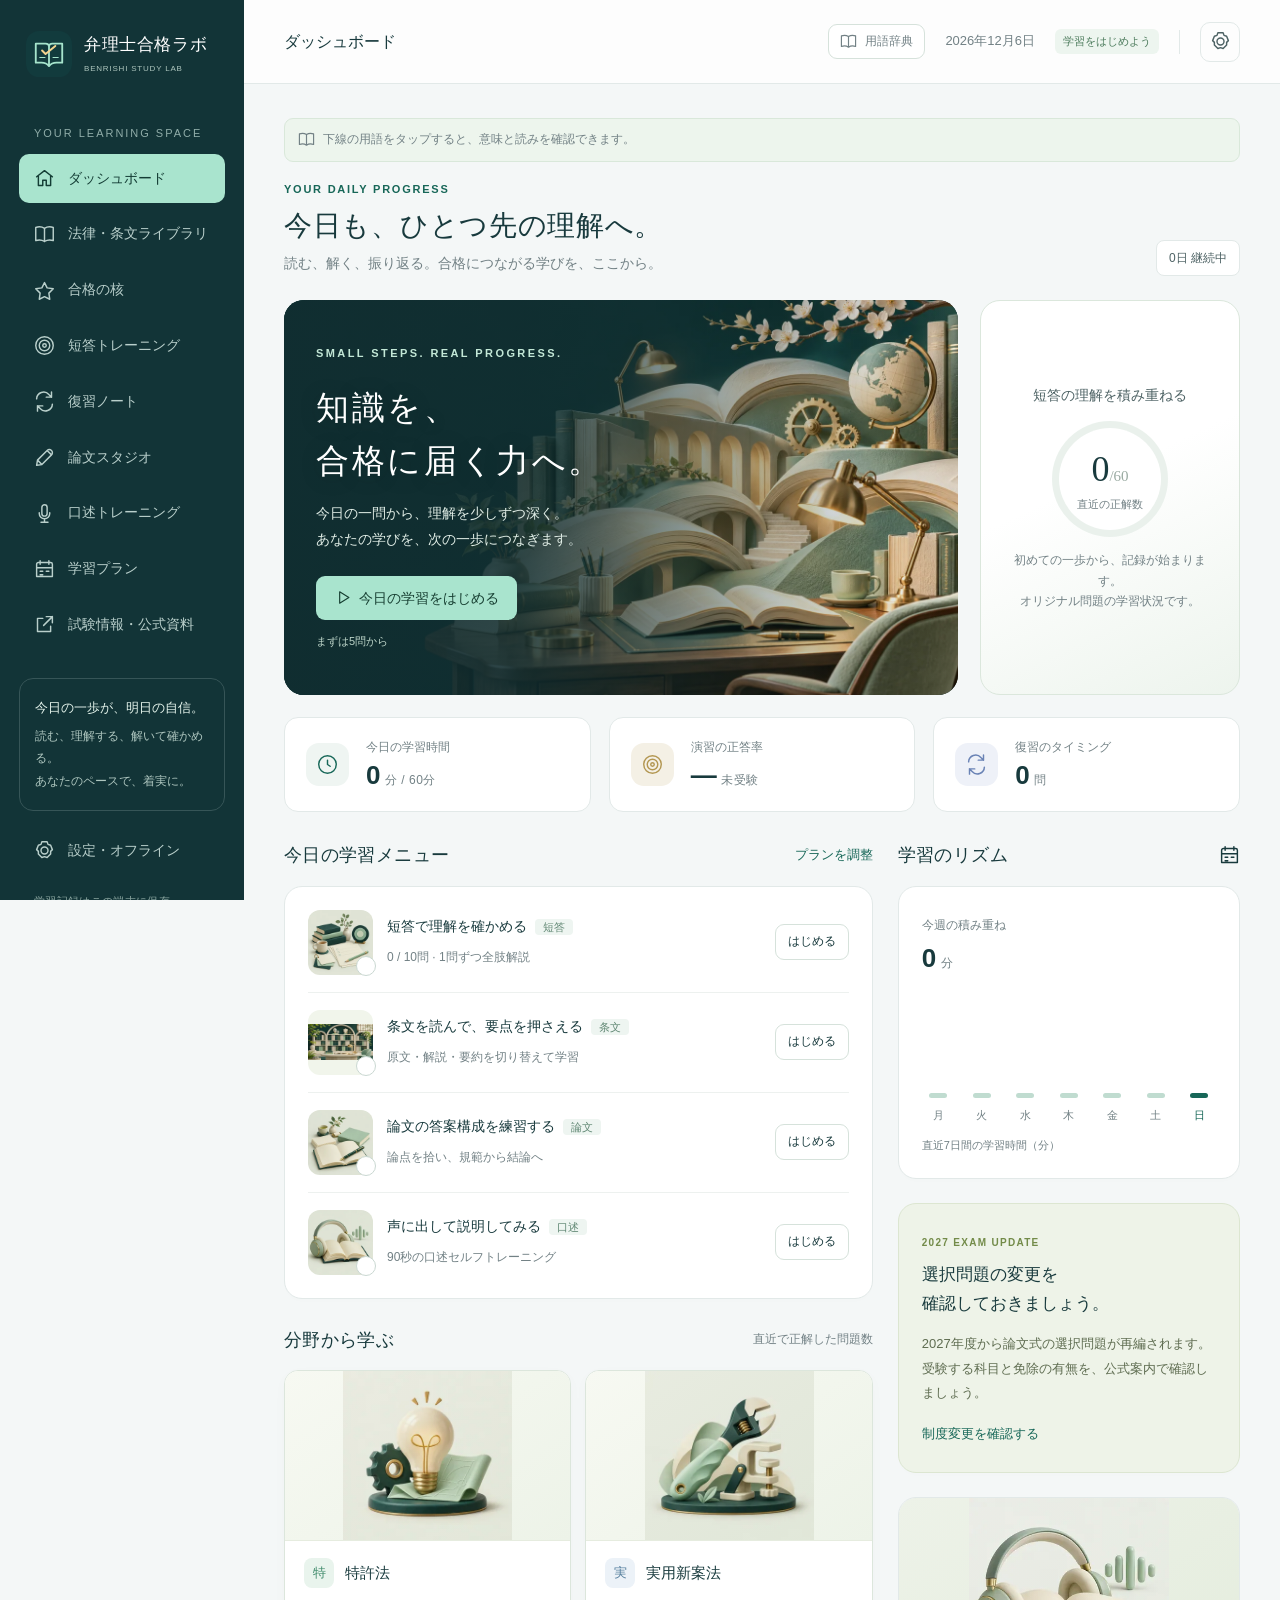
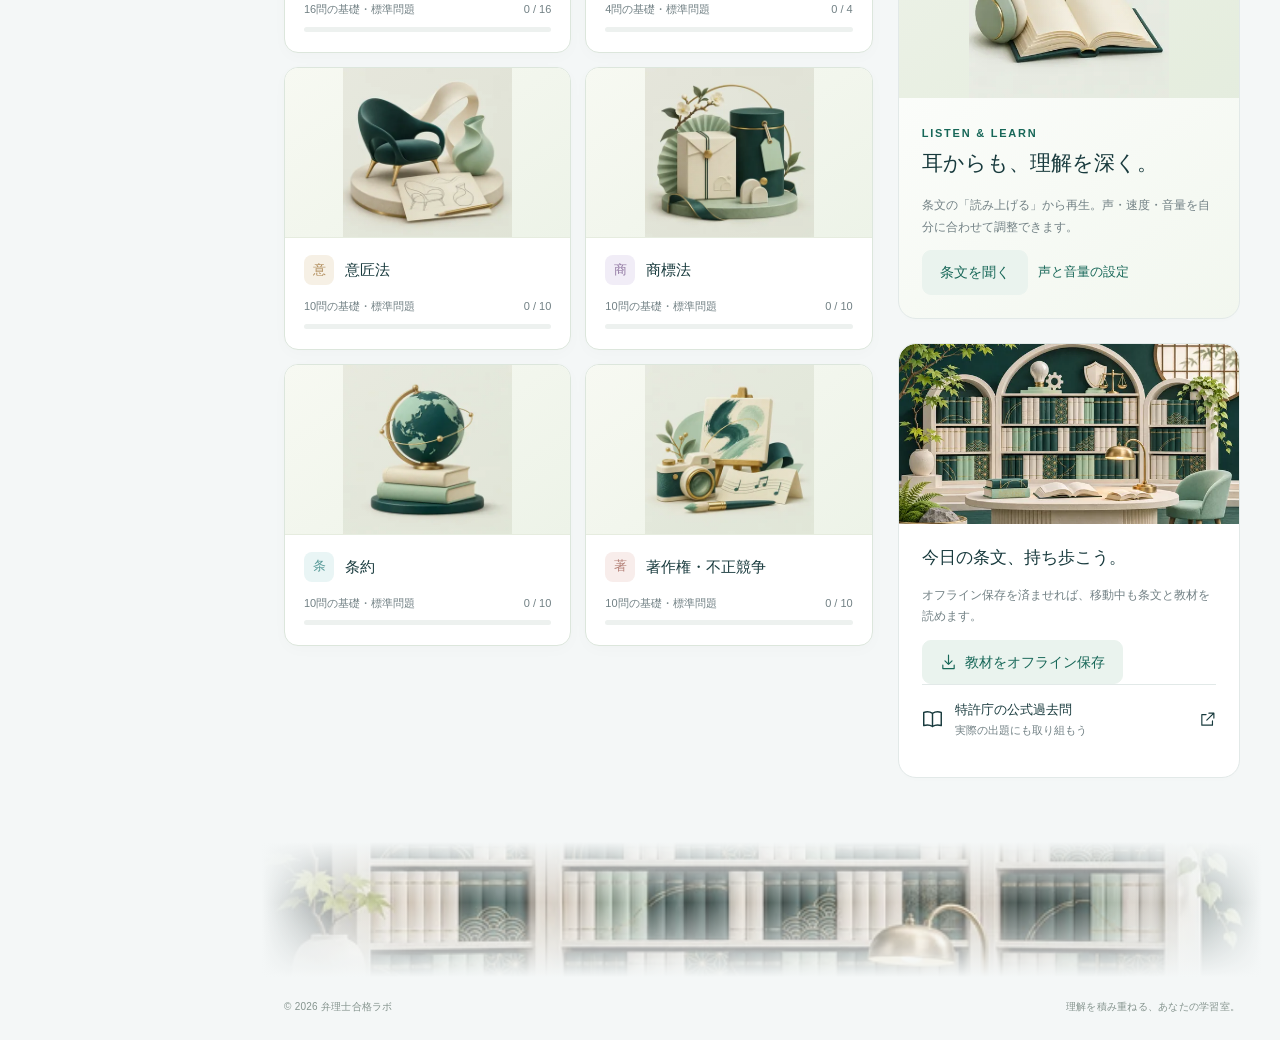
==== commit 171e2304: "Improve illustrated learning UI, linked glossary and synchronized continuous speech Add clear volume" ====
--- a/index.html
+++ b/index.html
@@ -25,7 +25,9 @@
   <link rel="icon" type="image/svg+xml" href="./icon.svg">
   <link rel="icon" type="image/png" href="./icon-32.png" sizes="32x32">
   <link rel="apple-touch-icon" href="./apple-touch-icon.png">
-  <link rel="stylesheet" href="./style.css">
+  <link rel="stylesheet" href="./style.css?v=2026.11.25.2">
+  <link rel="stylesheet" href="./visual.css?v=2026.11.25.2">
+  <link rel="preload" as="image" href="./art/hero.webp" imagesrcset="./art/hero-small.webp 800w, ./art/hero.webp 1440w" imagesizes="(max-width: 560px) 100vw, 1000px">
 </head>
 <body>
   <a class="skip-link" href="#main">本文へ移動</a>
@@ -35,6 +37,7 @@
     <div class="workspace">
       <header class="topbar" id="topbar"></header>
       <main id="main" tabindex="-1"><div class="initial-loading"><img src="./icon.svg" alt="" width="52" height="52"><p>学びの準備をしています</p></div></main>
+      <div class="footer-landscape" aria-hidden="true"><img src="./art/library-small.webp" width="600" height="338" alt="" loading="lazy" decoding="async"></div>
       <footer class="site-footer"><span>© 2026 弁理士合格ラボ</span><span>理解を積み重ねる、あなたの学習室。</span></footer>
     </div>
   </div>
@@ -42,17 +45,19 @@
   <div id="speech-dock" class="speech-dock" hidden></div>
   <div id="toast" class="toast" role="status" aria-live="polite"></div>
   <dialog id="app-dialog"></dialog>
-  <script src="./question-bank.js" defer></script>
-  <script src="./written-oral.js" defer></script>
-  <script src="./speech-engine.js" defer></script>
-  <script src="./annotation.js" defer></script>
-  <script src="./legal-guides.js" defer></script>
-  <script src="./app.js" defer></script>
-  <script src="./law-library.js" defer></script>
-  <script src="./cache-codec.js" defer></script>
-  <script src="./offline.js" defer></script>
-  <script src="./interaction-guard.js" defer></script>
-  <script src="./glossary-study.js" defer></script>
-  <script src="./glossary.js" defer></script>
+  <script src="./question-bank.js?v=2026.11.25.2" defer></script>
+  <script src="./written-oral.js?v=2026.11.25.2" defer></script>
+  <script src="./speech-engine.js?v=2026.11.25.2" defer></script>
+  <script src="./prosody-engine.js?v=2026.11.25.2" defer></script>
+  <script src="./annotation.js?v=2026.11.25.2" defer></script>
+  <script src="./legal-guides.js?v=2026.11.25.2" defer></script>
+  <script src="./visual.js?v=2026.11.25.2" defer></script>
+  <script src="./app.js?v=2026.11.25.2" defer></script>
+  <script src="./law-library.js?v=2026.11.25.2" defer></script>
+  <script src="./cache-codec.js?v=2026.11.25.2" defer></script>
+  <script src="./offline.js?v=2026.11.25.2" defer></script>
+  <script src="./interaction-guard.js?v=2026.11.25.2" defer></script>
+  <script src="./glossary-study.js?v=2026.11.25.2" defer></script>
+  <script src="./glossary.js?v=2026.11.25.2" defer></script>
 </body>
 </html>
--- a/visual.css
+++ b/visual.css
@@ -0,0 +1,158 @@
+@charset "UTF-8";
+/* Illustrations are decorative. Every label, control and article stays selectable by the app. */
+.site-art{display:block;max-width:100%;height:auto;object-fit:contain;pointer-events:none}
+.hero{padding:35px 32px;min-height:395px;background:#123437;isolation:isolate}
+.hero>.hero-landscape{position:absolute;inset:0;width:100%;height:100%;max-width:none;object-fit:cover;object-position:64% center;z-index:0}
+.hero:after{content:"";position:absolute;inset:0;background:linear-gradient(90deg,#102d30f2 0%,#102d30dc 35%,#102d304a 73%,#102d3000);z-index:1;pointer-events:none}
+.hero>.hero-copy{position:relative;z-index:2;max-width:480px;display:flex;align-items:flex-start;flex-direction:column;height:100%;justify-content:center}
+.hero h2{font-size:33px;text-shadow:0 2px 20px #05211f44}
+.hero p{max-width:340px;color:#e0ede6}
+.hero .hero-meta{margin:12px 0 0;color:#bed6ca}
+.hero .eyebrow{color:#c3e8d7}
+.goal-card{background:linear-gradient(155deg,#fff 45%,#edf4ed);border-color:#dbe7dc}
+.illustrated-heading{display:grid;grid-template-columns:minmax(0,1fr) 230px;align-items:center;column-gap:24px;row-gap:16px;background:linear-gradient(115deg,#fdfefb,#eaf2e9);border:1px solid #dde7dc;border-radius:20px;padding:25px 29px;overflow:hidden;min-height:185px}
+.illustrated-heading .heading-copy{grid-column:1;grid-row:1;min-width:0}
+.illustrated-heading .heading-copy p{max-width:650px;color:#637970;line-height:1.9}
+.heading-visual{grid-column:2;grid-row:1/3;align-self:stretch;display:flex;align-items:center;justify-content:center;min-width:0;max-height:200px}
+.heading-visual .site-art{width:100%;height:100%;max-height:190px;mix-blend-mode:multiply;object-fit:contain}
+.heading-visual.panorama{border-radius:13px;overflow:hidden;min-height:145px}
+.heading-visual.panorama .site-art{max-height:none;object-fit:cover;mix-blend-mode:normal}
+.heading-extra{grid-column:1;grid-row:2;display:flex;align-items:center;gap:12px;flex-wrap:wrap}
+.reader-heading{min-height:148px;grid-template-columns:minmax(0,1fr) 170px;padding-top:18px;padding-bottom:18px}
+.reader-heading .heading-visual{max-height:144px}
+.illustrated-subject{padding:0;overflow:hidden;border-color:#dce6dc;box-shadow:0 4px 16px #183b2c05}
+.subject-picture{height:170px;display:flex;align-items:center;justify-content:center;overflow:hidden;background:linear-gradient(145deg,#f7f9f2,#edf3e8);border-bottom:1px solid #e6ecdf}
+.subject-picture .site-art{width:100%;height:100%;object-fit:contain;mix-blend-mode:multiply}
+.subject-card-body{padding:17px 19px 20px}
+.subject-card-body .subject-card-head{margin-bottom:12px}
+.subject-card-body .subject-symbol{width:30px;height:30px;border-radius:8px;font-size:13px}
+.subject-card-body p{flex-wrap:wrap;row-gap:3px}
+.task-art{position:relative;flex:0 0 65px;width:65px;height:65px;border-radius:12px;background:#f1f5eb}
+.task-art .site-art{width:100%;height:100%;object-fit:contain;mix-blend-mode:multiply;border-radius:12px}
+.task-art .task-check{position:absolute;right:-3px;bottom:-1px;width:20px;height:20px;background:#fff;border-width:1px}
+.task-art .task-check.done{background:#dcefe2}
+.task-art .task-check .icon{width:13px;height:13px}
+.feature-art{width:calc(100% + 46px);max-width:none;height:180px;margin:-23px -23px 20px;object-fit:contain;background:#edf2e8;border-radius:17px 17px 0 0}
+.feature-art.panorama{object-fit:cover}
+.listen-promo{background:linear-gradient(145deg,#fff,#f2f7ef);overflow:hidden}
+.listen-promo h3{font-family:"Noto Serif JP","Yu Mincho",serif;font-size:21px;line-height:1.8}
+.listen-promo .feature-art{height:200px;mix-blend-mode:multiply}
+.listen-promo p{font-size:13px}
+.offline-promo{overflow:hidden}
+.illustrated-book{padding:0 19px 19px;min-width:0;overflow:hidden;border-top-width:1px}
+.law-book-picture{width:calc(100% + 38px);height:135px;margin:0 -19px 17px;background:linear-gradient(145deg,#f7f9f2,#edf3e8);border-bottom:1px solid #e6ecdf;display:flex;align-items:center;justify-content:center}
+.law-book-picture .site-art{width:100%;height:100%;object-fit:contain;mix-blend-mode:multiply}
+.illustrated-book h3{font-size:16px;overflow-wrap:anywhere}
+.illustrated-book p{padding-top:4px}
+.essay-art{width:calc(100% + 46px);max-width:none;height:180px;margin:-23px -23px 20px;background:#eef3e9;border-radius:14px 14px 0 0;object-fit:contain;mix-blend-mode:multiply}
+.essential-art{width:70px;height:70px;float:right;margin:-7px -4px 8px 12px;border-radius:12px;object-fit:contain;background:#f3f6ec;mix-blend-mode:multiply}
+.essential-card .btn-row{clear:both}
+.glossary-art{width:100%;height:120px;object-fit:cover;border-radius:12px;margin:0 0 20px;object-position:center 57%}
+.glossary-term{display:inline;cursor:pointer;text-decoration-line:underline;text-decoration-color:#6ba38c;text-decoration-thickness:1px;text-underline-offset:.2em;text-decoration-skip-ink:auto;border-radius:2px;outline-offset:3px;-webkit-box-decoration-break:clone;box-decoration-break:clone;touch-action:manipulation}
+.glossary-term:hover,.glossary-term:focus-visible{background:#deeee3;text-decoration-color:#246e50;outline:2px solid #87b69d}
+.glossary-inline-hint{display:flex;align-items:center;gap:8px;font-size:12px;line-height:1.8;color:#567565;background:#edf5ed;border:1px solid #d9e8da;border-radius:9px;padding:10px 13px;margin:0 0 18px}
+.law-audio-launch{padding:16px 18px;margin:0 0 17px;background:#e9f3ea;border:1px solid #cee1d1;border-radius:13px;display:flex;gap:12px;align-items:center;justify-content:space-between;flex-wrap:wrap}
+.audio-launch-copy{display:flex;align-items:center;gap:11px;min-width:0}
+.audio-launch-art{width:54px;height:54px;flex:0 0 auto;mix-blend-mode:multiply}
+.audio-launch-copy strong{display:block;font-size:15px}
+.audio-launch-copy span{display:block;font-size:11px;color:#547362;line-height:1.7;margin-top:2px}
+.law-audio-launch .btn{min-height:44px;font-size:13px;padding:10px 14px}
+.speech-dock-expanded{display:grid;grid-template-columns:minmax(0,1fr);width:min(790px,calc(100vw - 284px));padding:16px 19px;gap:12px;max-height:calc(100dvh - 100px);overflow:auto;overscroll-behavior:contain}
+.speech-dock-expanded .speech-info{min-width:0;order:initial}
+.speech-dock-expanded .speech-info strong{font-size:14px;white-space:normal;line-height:1.6}
+.speech-dock-expanded .speech-info small{font-size:11px;line-height:1.6;display:block;margin-top:3px}
+.speech-controls-primary,.speech-controls-secondary{display:flex;flex-wrap:wrap;align-items:center;gap:10px}
+.speech-dock-expanded button{min-height:42px;padding:9px 12px;font-size:13px}
+.speech-dock-expanded .speech-stop{order:initial;margin-left:auto}
+.speech-select-control{display:flex;gap:8px;align-items:center;font-size:12px;min-width:0}
+.speech-dock-expanded .speech-select-control select{width:auto;min-width:82px;max-width:100%;min-height:40px;margin:0;font-size:12px;padding:8px 30px 8px 10px;background-color:#31594c}
+.speech-dock-expanded #dock-loop{min-width:175px}
+.speech-control-label{font-size:12px;line-height:1.5;white-space:nowrap;color:inherit}
+.speech-volume-control{display:flex;align-items:center;gap:10px;flex:1 1 240px;min-width:190px;font-size:12px}
+.speech-volume-control input{flex:1;min-width:90px;height:32px;accent-color:#b7e6ce;cursor:pointer}
+.speech-volume-control output,.speech-volume-setting output{min-width:40px;white-space:nowrap;font-variant-numeric:tabular-nums;text-align:right;font-size:12px}
+.speech-dock-help{font-size:11px;line-height:1.7;color:#bbd3c6;margin:0}
+.speech-volume-setting{display:flex;align-items:center;gap:15px;min-height:44px}
+.speech-volume-setting input{min-width:0;flex:1;height:36px;cursor:pointer}
+.speech-volume-setting output{color:var(--green);font-size:14px}
+body:has(.speech-dock:not([hidden])) .workspace{padding-bottom:245px}
+.footer-landscape{height:135px;max-width:1000px;margin:0 auto 5px;overflow:hidden;position:relative;opacity:.78}
+.footer-landscape img{width:100%;height:100%;object-fit:cover;object-position:center 55%;filter:saturate(.65)}
+.footer-landscape:before{content:"";position:absolute;inset:0;z-index:1;background:linear-gradient(180deg,var(--bg),transparent 45%,var(--bg)),linear-gradient(90deg,var(--bg),transparent 15%,transparent 85%,var(--bg))}
+@media(min-width:1500px){.hero{min-height:415px}.hero h2{font-size:37px}.subject-picture{height:190px}.law-book-picture{height:155px}}
+@media(max-width:1200px){.dashboard-hero{grid-template-columns:minmax(0,1fr) 220px}.hero{padding:30px 27px}.hero h2{font-size:29px}.illustrated-heading{grid-template-columns:minmax(0,1fr) 170px;gap:16px;padding:22px}.reader-heading{grid-template-columns:minmax(0,1fr) 135px}.law-audio-launch .btn-row{width:100%}}
+@media(max-width:1000px){.speech-dock-expanded{left:50%;width:min(790px,calc(100vw - 32px));bottom:87px}.illustrated-heading{grid-template-columns:minmax(0,1fr) 220px}.reader-heading{grid-template-columns:minmax(0,1fr) 150px}.hero{min-height:365px}.law-audio-launch .btn-row{width:auto}}
+@media(max-width:760px){.dashboard-hero{grid-template-columns:minmax(0,1fr) 185px}.hero{padding:25px;min-height:355px}.hero h2{font-size:28px}.hero:after{background:linear-gradient(90deg,#102d30ed,#102d30b3 58%,#102d3055)}.illustrated-heading{grid-template-columns:minmax(0,1fr) 150px;min-height:165px;padding:20px}.illustrated-heading h1{font-size:24px}.heading-visual{max-height:165px}.heading-visual.panorama{min-height:130px}.law-audio-launch .btn-row{width:100%}.speech-dock-expanded{padding:12px 14px;gap:10px}.speech-controls-secondary{column-gap:14px;row-gap:8px}.speech-volume-control{flex-basis:100%}}
+@media(max-width:560px){
+ .dashboard-hero{grid-template-columns:1fr}
+ .hero{min-height:465px;padding:25px 24px 205px}
+ .hero>.hero-landscape{object-fit:cover;object-position:65% bottom;height:100%;top:0}
+ .hero:after{background:linear-gradient(180deg,#102e31f5 0%,#102e31eb 31%,#102e3199 59%,#102e3108 84%)}
+ .hero h2{font-size:30px;margin-top:10px;line-height:1.55}
+ .hero p{font-size:13px;margin-bottom:17px;max-width:280px}
+ .hero .hero-meta{font-size:10px;margin:9px 0 0}
+ .hero .eyebrow{font-size:10px}
+ .illustrated-heading{grid-template-columns:minmax(0,1fr) 98px;padding:18px 16px;gap:12px;min-height:156px;border-radius:15px}
+ .illustrated-heading h1{font-size:22px;line-height:1.6}
+ .illustrated-heading .eyebrow{font-size:8px;letter-spacing:.11em;line-height:1.7;overflow-wrap:anywhere}
+ .illustrated-heading .heading-copy p{font-size:11px;line-height:1.9}
+ .heading-visual{max-height:140px}
+ .heading-visual .site-art{max-height:140px}
+ .heading-visual.panorama{min-height:110px;max-height:140px}
+ .heading-extra{grid-column:1/-1;grid-row:2}
+ .heading-extra .date-chip{font-size:10px;padding:6px 9px;white-space:normal}
+ .reader-heading{grid-template-columns:minmax(0,1fr) 86px;min-height:142px}
+ .reader-heading .heading-visual{grid-row:1;max-height:115px}
+ .reader-heading h1{font-size:21px}
+ .subject-picture{height:125px}
+ .illustrated-subject{padding:0}
+ .subject-card-body{padding:12px 11px 15px}
+ .subject-card-body .subject-card-head{gap:7px;margin-bottom:10px}
+ .subject-card-body .subject-symbol{width:27px;height:27px;font-size:12px}
+ .subject-card-body strong{font-size:13px}
+ .subject-card-body p{font-size:9px;column-gap:2px}
+ .task-art{width:51px;height:51px;flex-basis:51px;border-radius:10px}
+ .task-row{gap:10px}
+ .task-info strong{font-size:12px}
+ .task-info span{font-size:10px}
+ .task-row .btn{padding:9px 8px;min-height:38px}
+ .feature-art{width:calc(100% + 40px);height:175px;margin:-20px -20px 18px}
+ .listen-promo .feature-art{height:190px}
+ .law-book.illustrated-book{padding:0 13px 15px;min-height:225px}
+ .law-book-picture{height:110px;width:calc(100% + 26px);margin:0 -13px 13px}
+ .illustrated-book h3{font-size:13px;line-height:1.8;margin:10px 0 8px}
+ .illustrated-book .pill{font-size:9px;padding:2px 6px}
+ .illustrated-book p{font-size:10px}
+ .essay-art{height:170px}
+ .essential-art{width:63px;height:63px}
+ .glossary-inline-hint{font-size:11px;padding:9px 10px;gap:7px;margin-bottom:15px}
+ .glossary-art{height:105px}
+ .law-audio-launch{padding:13px 12px;gap:11px}
+ .audio-launch-art{width:46px;height:46px}
+ .audio-launch-copy{gap:9px}
+ .audio-launch-copy strong{font-size:14px}
+ .audio-launch-copy span{font-size:10px}
+ .law-audio-launch .btn-row{display:grid;grid-template-columns:minmax(0,1fr) minmax(0,1.17fr);gap:7px;width:100%}
+ .law-audio-launch .btn{font-size:11px;padding:9px 7px;gap:5px;min-height:44px;white-space:normal}
+ .law-audio-launch .btn .icon{width:15px;height:15px}
+ .speech-dock-expanded{bottom:79px;width:calc(100vw - 20px);padding:12px;gap:9px;border-radius:13px;max-height:min(48dvh,370px)}
+ .speech-dock-expanded .speech-info{order:initial;flex-basis:auto}
+ .speech-dock-expanded .speech-info strong{font-size:12px;line-height:1.5;display:-webkit-box;-webkit-line-clamp:2;-webkit-box-orient:vertical;overflow:hidden}
+ .speech-dock-expanded .speech-info small{font-size:10px}
+ .speech-controls-primary,.speech-controls-secondary{gap:7px}
+ .speech-dock-expanded button{font-size:11px;min-height:39px;padding:8px 9px}
+ .speech-dock-expanded .speech-stop{order:initial}
+ .speech-dock-expanded button .icon{width:16px;height:16px}
+ .speech-select-control{font-size:10px;gap:6px}
+ .speech-control-label{font-size:10px}
+ .speech-dock-expanded .speech-select-control select{min-height:36px;font-size:11px;padding:7px 25px 7px 8px;min-width:66px}
+ .speech-dock-expanded #dock-loop{min-width:151px}
+ .speech-volume-control{flex-basis:100%;gap:10px;font-size:11px}
+ .speech-volume-control input{height:28px}
+ .speech-dock-help{font-size:10px;line-height:1.65}
+ body:has(.speech-dock:not([hidden])) .workspace{padding-bottom:320px}
+ .footer-landscape{height:100px}
+}
+
+.article-surface,.essential-card{scroll-margin-top:20px}
+@media(max-width:1000px){.article-surface,.essential-card{scroll-margin-top:88px}}
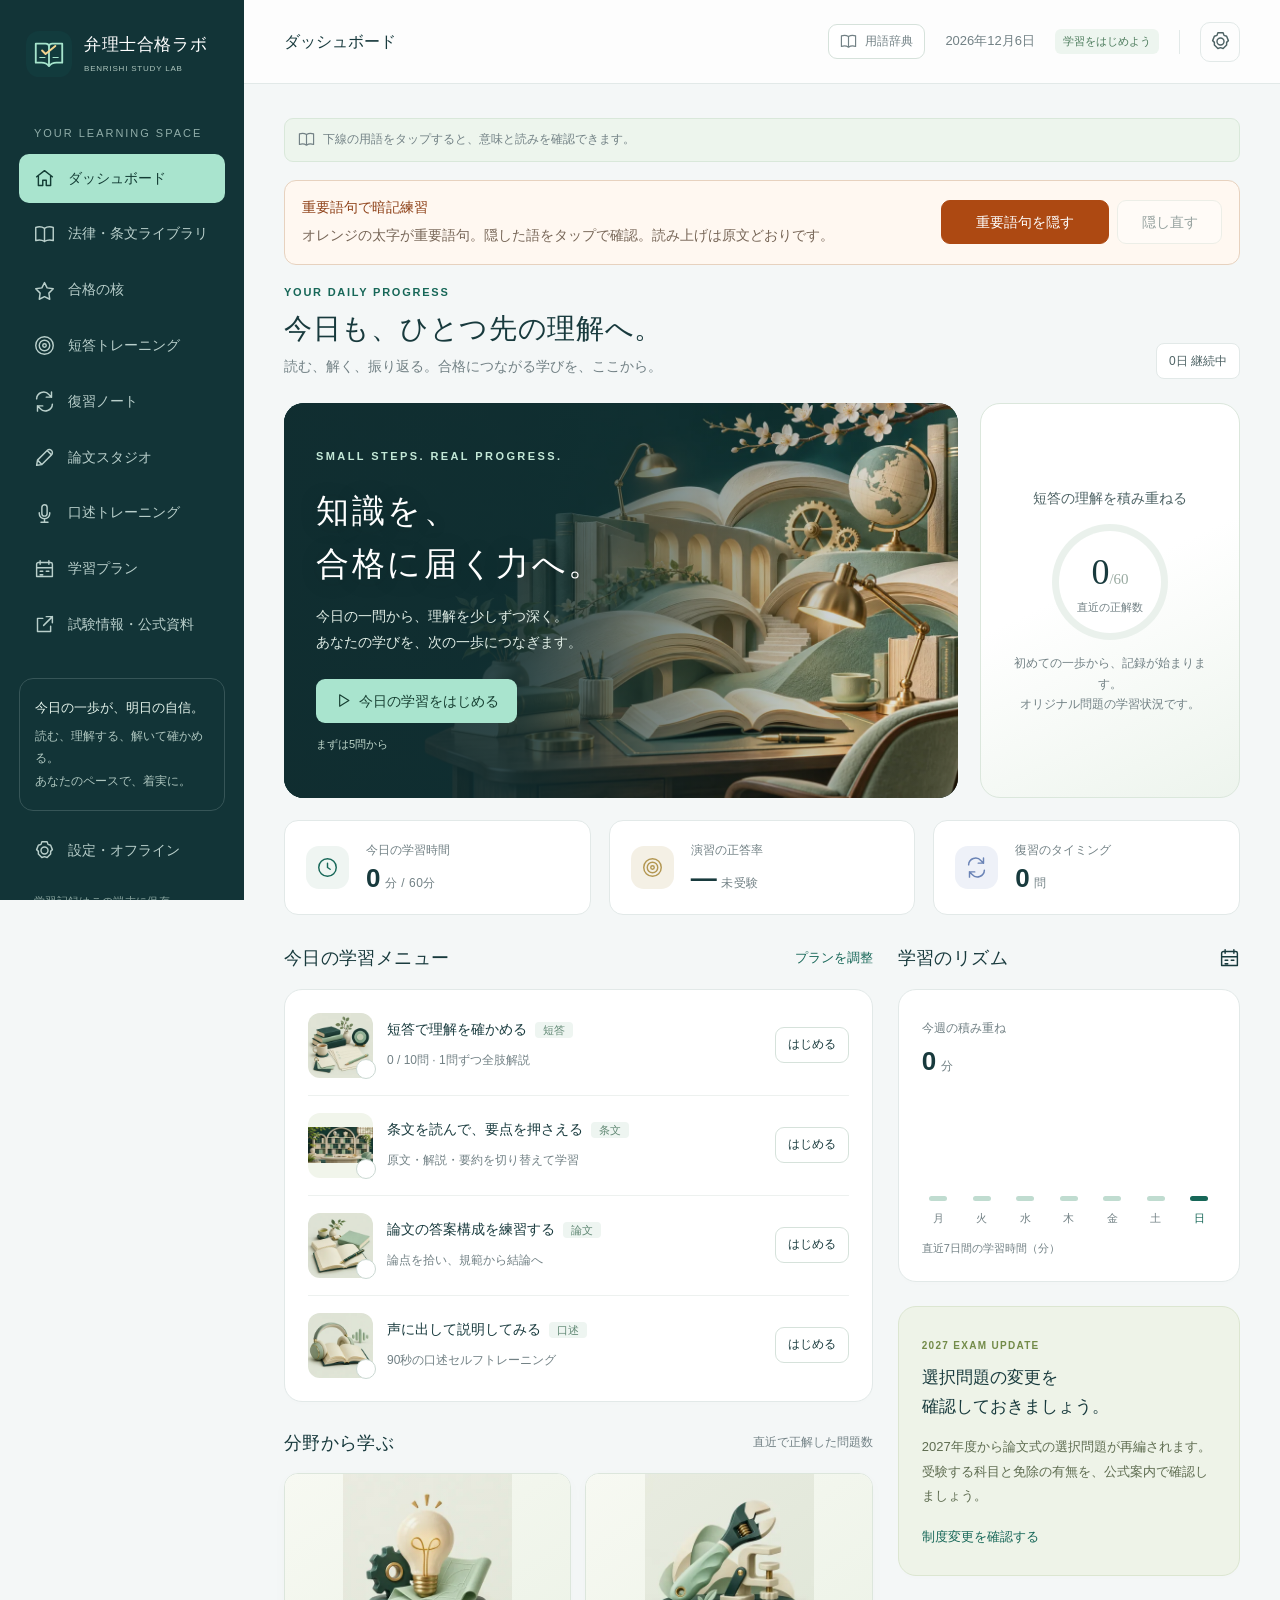
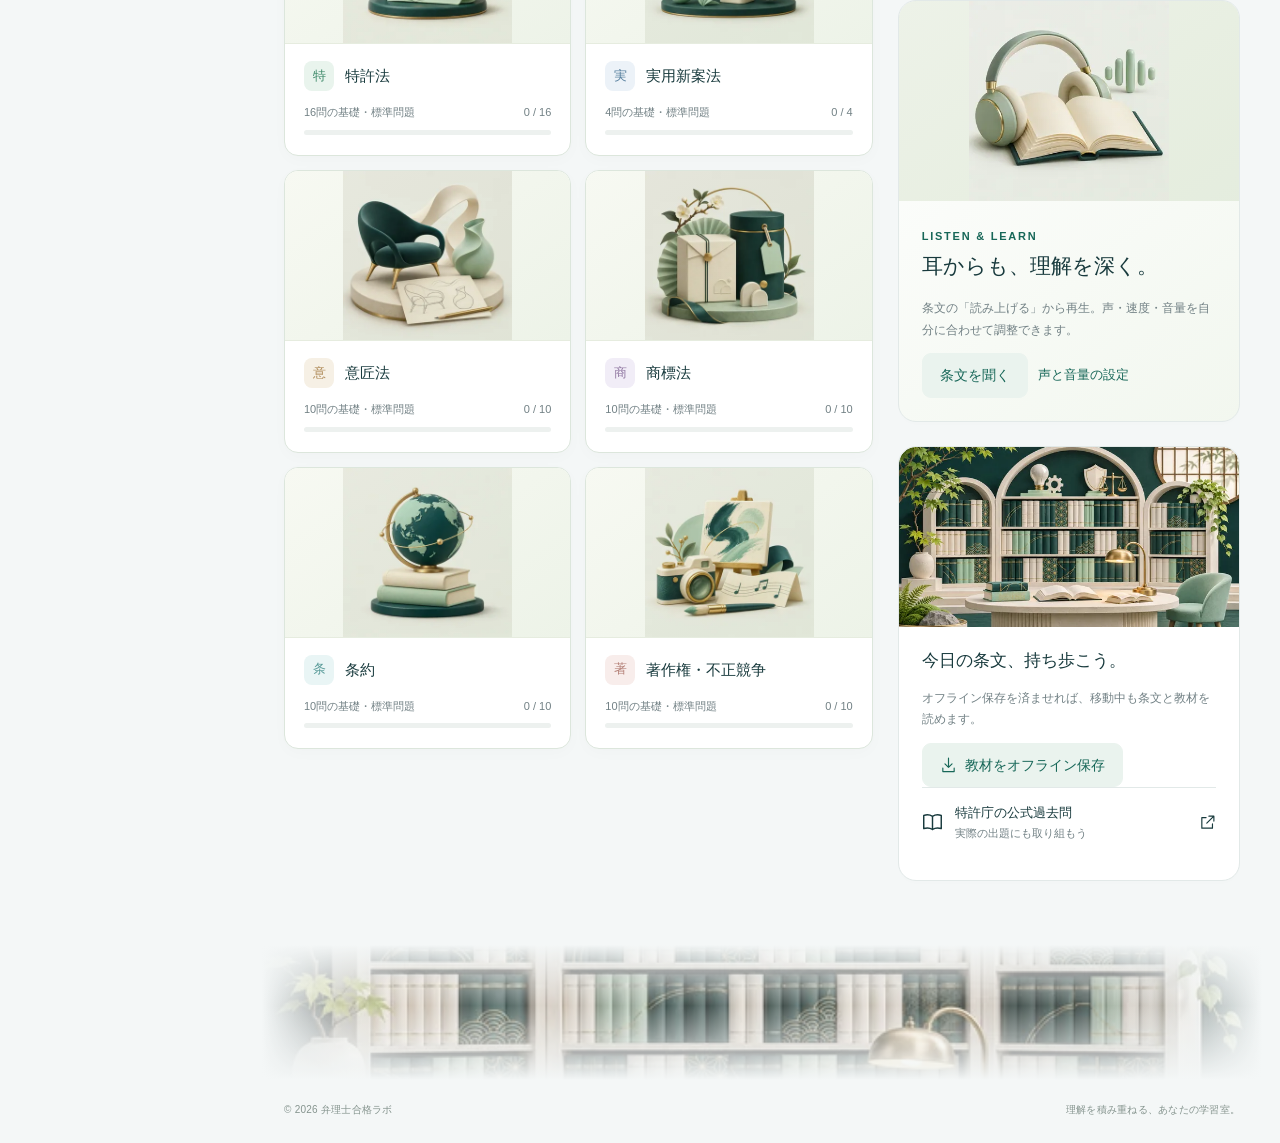
==== commit 5121d618: "Add important-term recall mode, accessible motion settings, and safe outside-tap dismissal" ====
--- a/index.html
+++ b/index.html
@@ -25,8 +25,10 @@
   <link rel="icon" type="image/svg+xml" href="./icon.svg">
   <link rel="icon" type="image/png" href="./icon-32.png" sizes="32x32">
   <link rel="apple-touch-icon" href="./apple-touch-icon.png">
-  <link rel="stylesheet" href="./style.css?v=2026.11.25.2">
-  <link rel="stylesheet" href="./visual.css?v=2026.11.25.2">
+  <link rel="stylesheet" href="./style.css?v=2026.11.25.4">
+  <link rel="stylesheet" href="./visual.css?v=2026.11.25.4">
+  <link rel="stylesheet" href="./important-terms.css?v=2026.11.25.4">
+  <link rel="stylesheet" href="./motion.css?v=2026.11.25.4">
   <link rel="preload" as="image" href="./art/hero.webp" imagesrcset="./art/hero-small.webp 800w, ./art/hero.webp 1440w" imagesizes="(max-width: 560px) 100vw, 1000px">
 </head>
 <body>
@@ -45,19 +47,21 @@
   <div id="speech-dock" class="speech-dock" hidden></div>
   <div id="toast" class="toast" role="status" aria-live="polite"></div>
   <dialog id="app-dialog"></dialog>
-  <script src="./question-bank.js?v=2026.11.25.2" defer></script>
-  <script src="./written-oral.js?v=2026.11.25.2" defer></script>
-  <script src="./speech-engine.js?v=2026.11.25.2" defer></script>
-  <script src="./prosody-engine.js?v=2026.11.25.2" defer></script>
-  <script src="./annotation.js?v=2026.11.25.2" defer></script>
-  <script src="./legal-guides.js?v=2026.11.25.2" defer></script>
-  <script src="./visual.js?v=2026.11.25.2" defer></script>
-  <script src="./app.js?v=2026.11.25.2" defer></script>
-  <script src="./law-library.js?v=2026.11.25.2" defer></script>
-  <script src="./cache-codec.js?v=2026.11.25.2" defer></script>
-  <script src="./offline.js?v=2026.11.25.2" defer></script>
-  <script src="./interaction-guard.js?v=2026.11.25.2" defer></script>
-  <script src="./glossary-study.js?v=2026.11.25.2" defer></script>
-  <script src="./glossary.js?v=2026.11.25.2" defer></script>
+  <script src="./question-bank.js?v=2026.11.25.4" defer></script>
+  <script src="./written-oral.js?v=2026.11.25.4" defer></script>
+  <script src="./speech-engine.js?v=2026.11.25.4" defer></script>
+  <script src="./prosody-engine.js?v=2026.11.25.4" defer></script>
+  <script src="./annotation.js?v=2026.11.25.4" defer></script>
+  <script src="./legal-guides.js?v=2026.11.25.4" defer></script>
+  <script src="./visual.js?v=2026.11.25.4" defer></script>
+  <script src="./motion.js?v=2026.11.25.4" defer></script>
+  <script src="./app.js?v=2026.11.25.4" defer></script>
+  <script src="./law-library.js?v=2026.11.25.4" defer></script>
+  <script src="./cache-codec.js?v=2026.11.25.4" defer></script>
+  <script src="./offline.js?v=2026.11.25.4" defer></script>
+  <script src="./interaction-guard.js?v=2026.11.25.4" defer></script>
+  <script src="./glossary-study.js?v=2026.11.25.4" defer></script>
+  <script src="./important-terms.js?v=2026.11.25.4" defer></script>
+  <script src="./glossary.js?v=2026.11.25.4" defer></script>
 </body>
 </html>
--- a/important-terms.css
+++ b/important-terms.css
@@ -0,0 +1,24 @@
+@charset "UTF-8";
+/* Embolden by painting strokes rather than changing glyph advances or line boxes.
+   Masking never changes text, font metrics, padding, display, or paragraph height. */
+.glossary-term.important-term{color:#ad4912;text-decoration-color:#c16935}
+.important-term-text{-webkit-text-stroke:.018em currentColor;text-shadow:.012em 0 currentColor,-.012em 0 currentColor}
+.glossary-term.important-term:hover,.glossary-term.important-term:focus-visible{background:#fae9db;outline-color:#d4a17d;text-decoration-color:#ad4912}
+.glossary-term.important-term.is-important-hidden{color:transparent!important;background:#ead5c3;box-shadow:inset 0 -1px 0 #b67b50;text-decoration-color:transparent!important;border-radius:3px;forced-color-adjust:none}
+.glossary-term.important-term.is-important-hidden *{color:transparent!important;-webkit-text-fill-color:transparent!important;-webkit-text-stroke:0 transparent!important;text-shadow:none!important;text-decoration-color:transparent!important;forced-color-adjust:none}
+.glossary-term.important-term.is-important-hidden:hover,.glossary-term.important-term.is-important-hidden:focus-visible{background:#dfbfa3;outline-color:#ad6e3f}
+.glossary-term.important-term.is-important-hidden::selection,.glossary-term.important-term.is-important-hidden *::selection{color:transparent;background:#dfbfa3}
+.important-study-controls{position:relative;display:flex;align-items:center;justify-content:space-between;flex-wrap:wrap;gap:12px 18px;margin:0 0 18px;padding:15px 17px;border:1px solid #e7d2bf;border-radius:12px;background:#fff8f1}
+.important-study-copy{flex:1 1 290px;min-width:0}
+.important-study-copy strong{display:block;color:#8e4118;font-size:14px;line-height:1.7}
+.important-study-copy p{margin:4px 0 0;color:#766556;font-size:14px;line-height:1.8}
+.important-study-actions{display:flex;gap:8px;flex:0 0 auto;flex-wrap:wrap;align-items:center}
+.important-study-actions .btn{box-sizing:border-box;min-height:44px;font-size:14px;white-space:nowrap}
+.important-study-actions [data-important-toggle]{width:12em;background:#ad4912;color:#fff;border-color:#ad4912}
+.important-study-actions [data-important-toggle]:hover{background:#923b0b}
+.important-study-actions [data-important-reset]{width:7.5em}
+.important-study-actions [data-important-reset]:disabled{opacity:.45;cursor:default}
+.important-study-announcement{position:absolute;width:1px;height:1px;padding:0;margin:-1px;overflow:hidden;clip-path:inset(50%);white-space:nowrap;border:0}
+@media(max-width:560px){.important-study-controls{padding:13px 14px}.important-study-copy{flex-basis:100%}.important-study-actions{width:100%;flex-wrap:nowrap}.important-study-actions [data-important-toggle]{flex:1 1 auto;min-width:0}.important-study-actions [data-important-reset]{flex:0 0 7.5em}}
+@media(max-width:360px){.important-study-actions{flex-direction:column;align-items:stretch}.important-study-actions [data-important-toggle],.important-study-actions [data-important-reset]{width:100%;flex:0 0 auto;min-width:0}}
+@media(forced-colors:active){.glossary-term.important-term.is-important-hidden{background:CanvasText;box-shadow:none}.glossary-term.important-term.is-important-hidden:hover,.glossary-term.important-term.is-important-hidden:focus-visible{background:Highlight;outline-color:Highlight}}
--- a/motion.css
+++ b/motion.css
@@ -0,0 +1,186 @@
+/* Motion is decorative: no layout offsets, delayed actions, or animated text reflow. */
+html[data-motion-mode] {
+  --motion-ease: cubic-bezier(.22, 1, .36, 1);
+  --motion-fast: 120ms;
+  --motion-base: 200ms;
+  --motion-long: 360ms;
+}
+html[data-motion-effective="subtle"] {
+  --motion-fast: 70ms;
+  --motion-base: 100ms;
+  --motion-long: 140ms;
+}
+html[data-motion-effective="off"] {
+  --motion-fast: 0ms;
+  --motion-base: 0ms;
+  --motion-long: 0ms;
+}
+
+/* Buttons keep their hit boxes in place, including during a press. */
+html[data-motion-mode] :is(.btn, .icon-button, .text-button, .nav-item,
+  .reading-tabs button, .law-toc-tabs button, .filter-tabs button,
+  .speech-dock button, .choice, .law-bottom-nav button, .glossary-suggestions button) {
+  transition-property: background-color, border-color, color, box-shadow, opacity;
+  transition-duration: var(--motion-fast);
+  transition-timing-function: var(--motion-ease);
+}
+html[data-motion-mode] .btn:active,
+html[data-motion-mode] .subject-card:hover { transform: none; }
+html[data-motion-mode] :is(.btn, .icon-button, .text-button):focus-visible {
+  outline-offset: 4px;
+}
+html[data-motion-mode] :is(.subject-card, .law-book, .record-card, .essential-card,
+  .essay-card, .stat-card, .goal-card, .task-row, .law-search-result) {
+  transition: border-color var(--motion-base) var(--motion-ease),
+    background-color var(--motion-base) var(--motion-ease),
+    box-shadow var(--motion-base) var(--motion-ease);
+}
+
+@media (hover: hover) and (pointer: fine) {
+  html[data-motion-effective="standard"] :is(.subject-card, .law-book, .law-search-result):hover {
+    box-shadow: 0 10px 28px #12343712, 0 0 0 1px #7caa961a;
+  }
+  html[data-motion-effective="standard"] :is(.record-card, .essential-card, .essay-card):hover {
+    border-color: #bdd2c5;
+    box-shadow: 0 6px 20px #12343709;
+  }
+  /* Only non-interactive illustrations move, never their card or canvas ancestor. */
+  html[data-motion-effective="standard"] :is(.subject-picture, .law-book-picture) > .site-art {
+    transition: transform 360ms var(--motion-ease);
+  }
+  html[data-motion-effective="standard"] .subject-card:hover .subject-picture > .site-art,
+  html[data-motion-effective="standard"] .law-book:hover .law-book-picture > .site-art {
+    transform: scale(1.035);
+  }
+}
+
+/* Selection remains fully visible in every mode. These rules change timing only. */
+html[data-motion-mode] :is(.reading-tabs, .law-toc-tabs, .filter-tabs) button.active,
+html[data-motion-mode] [data-motion-mode][aria-pressed="true"] {
+  transition: background-color var(--motion-fast) var(--motion-ease),
+    box-shadow var(--motion-fast) var(--motion-ease), color var(--motion-fast) var(--motion-ease);
+}
+html[data-motion-effective="standard"] .nav-item.active > .icon {
+  animation: sm-icon-arrive 230ms var(--motion-ease) 1;
+}
+html[data-motion-mode] .sidebar {
+  transition-duration: var(--motion-base);
+  transition-timing-function: var(--motion-ease);
+}
+html[data-motion-effective="standard"] .sidebar-shade:not([hidden]) {
+  animation: sm-shade-arrive 170ms ease-out 1;
+}
+html[data-motion-mode] .progress > i,
+html[data-motion-mode] #offline-progress {
+  transition: width var(--motion-long) var(--motion-ease), background-color var(--motion-base) ease;
+}
+
+/* Dialogs and the fixed audio dock retain their existing position transforms. */
+html[data-motion-effective="standard"] #app-dialog[open] {
+  animation: sm-surface-arrive 190ms var(--motion-ease) 1;
+}
+html[data-motion-effective="standard"] #app-dialog[open]::backdrop {
+  animation: sm-shade-arrive 160ms ease-out 1;
+}
+html[data-motion-effective="subtle"] #app-dialog[open] {
+  animation: sm-subtle-arrive 90ms ease-out 1;
+}
+html[data-motion-effective="standard"] #speech-dock:not([hidden]) {
+  animation: sm-player-arrive 180ms var(--motion-ease) 1;
+}
+html[data-motion-mode] #speech-dock :is(select, input[type="range"]) {
+  /* Never animate value, geometry, or opacity while a slider is being dragged. */
+  transition-property: border-color, background-color;
+  transition-duration: var(--motion-fast);
+}
+html[data-motion-mode] .toast {
+  transition-duration: var(--motion-fast);
+  transition-timing-function: ease-out;
+}
+html[data-motion-effective="standard"] .choice.correct .choice-num {
+  animation: sm-answer-arrive 240ms var(--motion-ease) 1;
+}
+html[data-motion-effective="standard"] .choice.incorrect .choice-num {
+  animation: sm-subtle-arrive 150ms ease-out 1;
+}
+html[data-motion-mode] details > summary {
+  transition: color var(--motion-fast) ease, background-color var(--motion-fast) ease;
+}
+html[data-motion-mode] :is(input:not([type="range"]), textarea, select) {
+  transition-property: border-color, box-shadow, background-color;
+  transition-duration: var(--motion-fast);
+  transition-timing-function: ease-out;
+}
+html[data-motion-mode] .glossary-term {
+  transition: background-color var(--motion-fast) ease, text-decoration-color var(--motion-fast) ease;
+}
+
+/* Settings remain comfortable at narrow mobile widths and when motion is off. */
+.motion-mode-controls {
+  display: grid;
+  grid-template-columns: repeat(3, minmax(0, 1fr));
+  gap: 8px;
+  margin: 16px 0 10px;
+}
+.motion-mode-controls .btn {
+  width: 100%;
+  min-width: 0;
+  min-height: 44px;
+  padding: 10px 8px;
+  font-size: 14px;
+  line-height: 1.5;
+  white-space: normal;
+  text-align: center;
+}
+.motion-mode-controls .btn[aria-pressed="true"] {
+  border-color: #86b29d;
+  box-shadow: inset 0 0 0 1px #86b29d;
+}
+#motion-setting-status { line-height: 1.8; margin-bottom: 0; }
+
+@keyframes sm-icon-arrive {
+  from { opacity: .55; }
+  to { opacity: 1; }
+}
+@keyframes sm-shade-arrive {
+  from { opacity: 0; }
+  to { opacity: 1; }
+}
+@keyframes sm-surface-arrive {
+  from { opacity: .88; }
+  to { opacity: 1; }
+}
+@keyframes sm-subtle-arrive {
+  from { opacity: .95; }
+  to { opacity: 1; }
+}
+@keyframes sm-player-arrive {
+  from { opacity: .86; }
+  to { opacity: 1; }
+}
+@keyframes sm-answer-arrive {
+  0% { box-shadow: 0 0 0 0 #77b99500; }
+  45% { box-shadow: 0 0 0 5px #77b99526; }
+  100% { box-shadow: 0 0 0 0 #77b99500; }
+}
+
+/* Off and OS reduced motion take precedence without changing selected states. */
+html[data-motion-effective="off"] *,
+html[data-motion-effective="off"] *::before,
+html[data-motion-effective="off"] *::after {
+  animation: none !important;
+  transition: none !important;
+  scroll-behavior: auto !important;
+}
+@media (prefers-reduced-motion: reduce) {
+  html[data-motion-mode] *,
+  html[data-motion-mode] *::before,
+  html[data-motion-mode] *::after {
+    animation: none !important;
+    transition: none !important;
+    scroll-behavior: auto !important;
+  }
+  html[data-motion-mode] :is(.subject-picture, .law-book-picture) > .site-art {
+    transform: none !important;
+  }
+}
